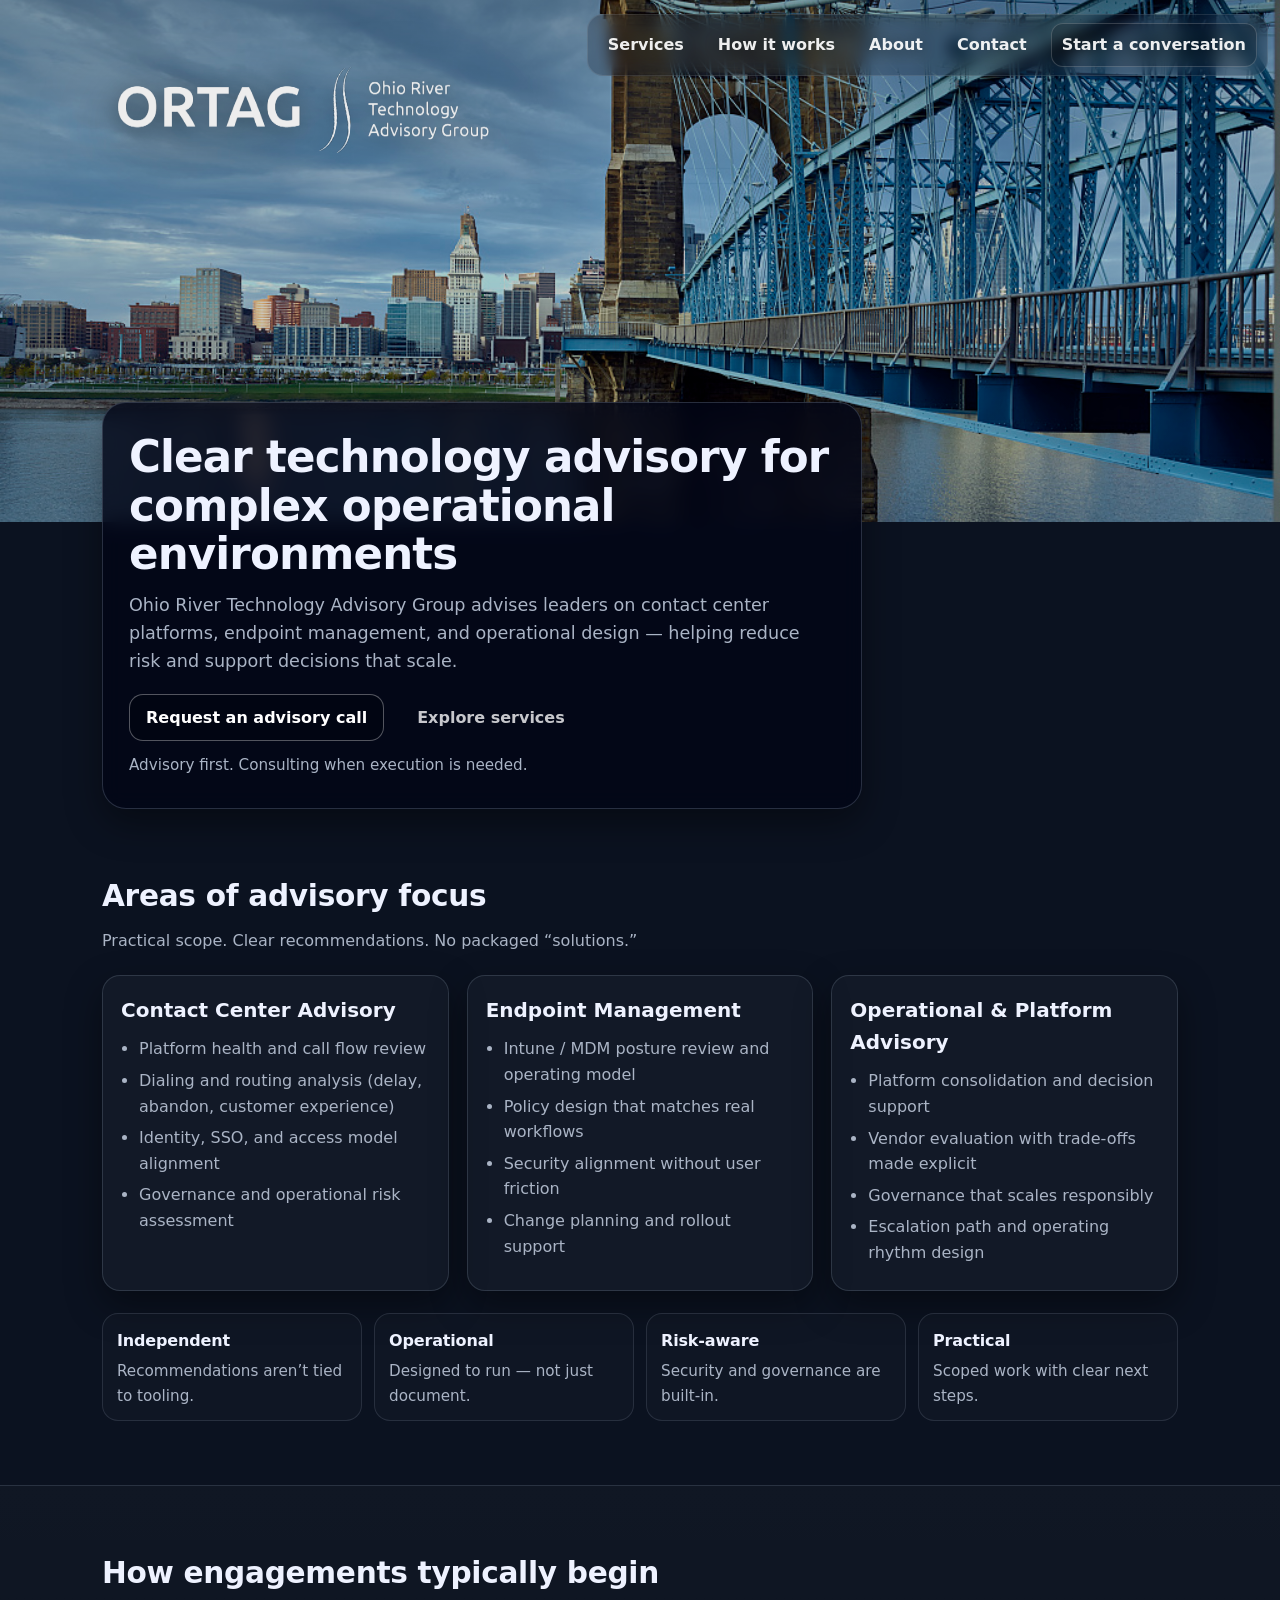
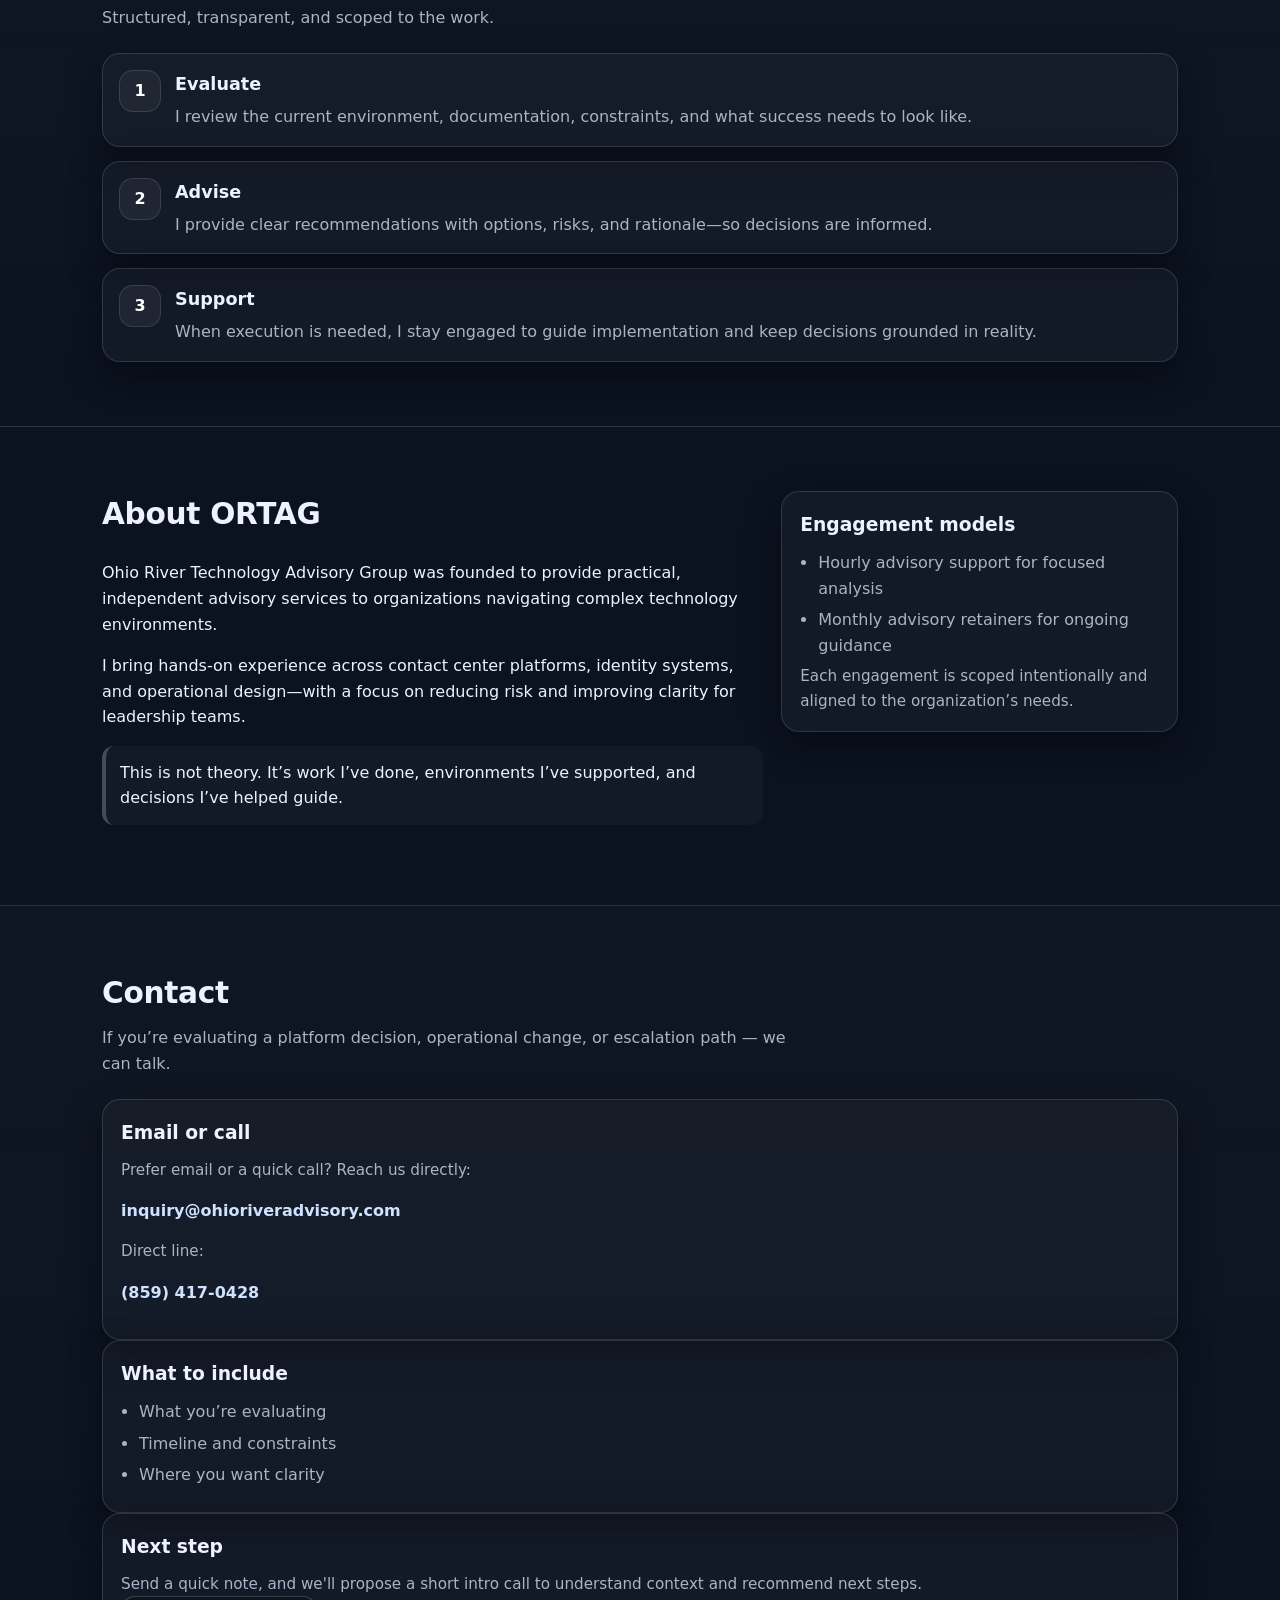
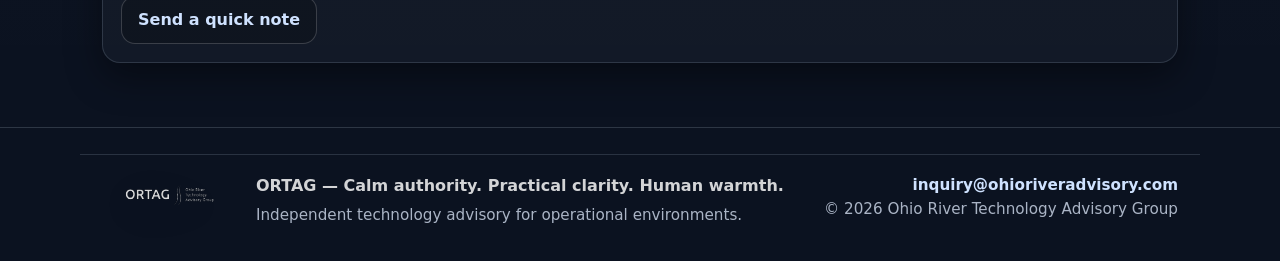
==== index.html @ ec805300 "Update index.html" ====
<!doctype html>
<html lang="en">
<head>
  <meta charset="utf-8" />
  <meta name="viewport" content="width=device-width, initial-scale=1" />
  <title>ORTAG — Ohio River Technology Advisory Group</title>
  <meta name="description" content="ORTAG advises leaders on contact center platforms, endpoint management, and operational design — helping reduce risk and support decisions that scale." />
  <meta name="color-scheme" content="light dark">
  <link rel="icon" href="assets/light-ortag-logo.svg" type="image/svg+xml">
  <link rel="stylesheet" href="styles.css" />
</head>

<body>
  <a class="skip-link" href="#main">Skip to content</a>

  <header class="site-header site-header--overlay" role="banner">
    <div class="container header-inner header-inner--no-brand">
      <nav class="nav" aria-label="Primary navigation">
        <button class="nav-toggle" aria-expanded="false" aria-controls="nav-links">
          <span class="sr-only">Toggle navigation</span>
          <span class="nav-toggle__bar"></span>
          <span class="nav-toggle__bar"></span>
          <span class="nav-toggle__bar"></span>
        </button>

        <div id="nav-links" class="nav-links">
          <a href="#services">Services</a>
          <a href="#how">How it works</a>
          <a href="#about">About</a>
          <a href="#contact">Contact</a>
          <a class="btn btn--primary" href="#contact">Start a conversation</a>
        </div>
      </nav>
    </div>
  </header>

  <main id="main">
    <section id="top" class="hero">
      <div class="hero-banner" aria-label="Ohio River bridge image">
        <div class="hero-logo" aria-hidden="true">
          <img src="assets/light-ortag-logo.svg" alt="" />
        </div>
      </div>

      <div class="container hero-content">
        <div class="hero-card">
          <h1>Clear technology advisory for complex operational environments</h1>

          <p class="lead">
            Ohio River Technology Advisory Group advises leaders on contact center platforms, endpoint management, and operational design —
            helping reduce risk and support decisions that scale.
          </p>

          <div class="hero-cta">
            <a class="btn btn--outline" href="#contact">Request an advisory call</a>
            <a class="btn btn--ghost" href="#services">Explore services</a>
          </div>

          <p class="micro">Advisory first. Consulting when execution is needed.</p>
        </div>
      </div>
    </section>

    <section id="services" class="section">
      <div class="container">
        <header class="section-header">
          <h2>Areas of advisory focus</h2>
          <p>Practical scope. Clear recommendations. No packaged “solutions.”</p>
        </header>

        <div class="cards">
          <article class="card">
            <h3>Contact Center Advisory</h3>
            <ul>
              <li>Platform health and call flow review</li>
              <li>Dialing and routing analysis (delay, abandon, customer experience)</li>
              <li>Identity, SSO, and access model alignment</li>
              <li>Governance and operational risk assessment</li>
            </ul>
          </article>

          <article class="card">
            <h3>Endpoint Management</h3>
            <ul>
              <li>Intune / MDM posture review and operating model</li>
              <li>Policy design that matches real workflows</li>
              <li>Security alignment without user friction</li>
              <li>Change planning and rollout support</li>
            </ul>
          </article>

          <article class="card">
            <h3>Operational &amp; Platform Advisory</h3>
            <ul>
              <li>Platform consolidation and decision support</li>
              <li>Vendor evaluation with trade-offs made explicit</li>
              <li>Governance that scales responsibly</li>
              <li>Escalation path and operating rhythm design</li>
            </ul>
          </article>
        </div>

        <div class="principles">
          <div class="principle">
            <h4>Independent</h4>
            <p>Recommendations aren’t tied to tooling.</p>
          </div>
          <div class="principle">
            <h4>Operational</h4>
            <p>Designed to run — not just document.</p>
          </div>
          <div class="principle">
            <h4>Risk-aware</h4>
            <p>Security and governance are built-in.</p>
          </div>
          <div class="principle">
            <h4>Practical</h4>
            <p>Scoped work with clear next steps.</p>
          </div>
        </div>

      </div>
    </section>

    <section id="how" class="section section--alt">
      <div class="container">
        <header class="section-header">
          <h2>How engagements typically begin</h2>
          <p>Structured, transparent, and scoped to the work.</p>
        </header>

        <ol class="steps">
          <li class="step">
            <div class="step-num">1</div>
            <div>
              <h3>Evaluate</h3>
              <p>I review the current environment, documentation, constraints, and what success needs to look like.</p>
            </div>
          </li>

          <li class="step">
            <div class="step-num">2</div>
            <div>
              <h3>Advise</h3>
              <p>I provide clear recommendations with options, risks, and rationale—so decisions are informed.</p>
            </div>
          </li>

          <li class="step">
            <div class="step-num">3</div>
            <div>
              <h3>Support</h3>
              <p>When execution is needed, I stay engaged to guide implementation and keep decisions grounded in reality.</p>
            </div>
          </li>
        </ol>
      </div>
    </section>

    <section id="about" class="section">
      <div class="container two-col">
        <div>
          <header class="section-header">
            <h2>About ORTAG</h2>
          </header>

          <p>Ohio River Technology Advisory Group was founded to provide practical, independent advisory services to organizations navigating complex technology environments.</p>
          <p>I bring hands-on experience across contact center platforms, identity systems, and operational design—with a focus on reducing risk and improving clarity for leadership teams.</p>
          <p class="callout">This is not theory. It’s work I’ve done, environments I’ve supported, and decisions I’ve helped guide.</p>
        </div>

        <aside class="panel">
          <h3>Engagement models</h3>
          <ul>
            <li>Hourly advisory support for focused analysis</li>
            <li>Monthly advisory retainers for ongoing guidance</li>
          </ul>
          <p class="micro">Each engagement is scoped intentionally and aligned to the organization’s needs.</p>
        </aside>
      </div>
    </section>

  <section id="contact" class="section section--alt">
  <div class="container">
    <header class="section-header">
      <h2>Contact</h2>
      <p>If you’re evaluating a platform decision, operational change, or escalation path — we can talk.</p>
    </header>

    <div class="contact-card">
  <h3>Email or call</h3>

  <p class="micro">
    Prefer email or a quick call? Reach us directly:
  </p>

  <p>
    <a href="mailto:inquiry@ohioriveradvisory.com">
      inquiry@ohioriveradvisory.com
    </a>
  </p>

  <p class="micro" style="margin-top:8px;">
    Direct line:
  </p>

  <p>
    <a href="tel:15135551234">
      (859) 417-0428
    </a>
  </p>
</div>


      <div class="contact-card">
        <h3>What to include</h3>
        <ul>
          <li>What you’re evaluating</li>
          <li>Timeline and constraints</li>
          <li>Where you want clarity</li>
        </ul>
      </div>

      <div class="contact-card">
        <h3>Next step</h3>
        <p class="micro">Send a quick note, and we'll propose a short intro call to understand context and recommend next steps.</p>
        <a class="btn btn--primary"
           href="mailto:inquiry@ohioriveradvisory.com?subject=ORTAG%20Advisory%20Discussion">
          Send a quick note
        </a>
      </div>
    </div>
  </div>
</section>


  <footer class="site-footer">
    <div class="container footer-inner">
      <div class="footer-brand">
        <img class="footer-logo" src="assets/light-ortag-logo.svg" alt="ORTAG logo" />
        <div class="footer-text">
          <p class="footer-line">ORTAG — Calm authority. Practical clarity. Human warmth.</p>
          <p class="micro">Independent technology advisory for operational environments.</p>
        </div>
      </div>

      <div class="footer-meta">
        <p class="micro"><a href="mailto:inquiry@ohioriveradvisory.com">inquiry@ohioriveradvisory.com</a></p>
        <p class="micro">© <span id="year"></span> Ohio River Technology Advisory Group</p>
      </div>
    </div>
  </footer>

  <script src="script.js"></script>
</body>
</html>
---- styles.css ----
:root{
  --bg:#0b1220;
  --surface:#0f172a;
  --surface-2:#020617;

  --text:#eef2ff;
  --muted:#aab4c5;
  --border:rgba(148,163,184,.22);

  --shadow:0 14px 36px rgba(0,0,0,.40);

  --radius:18px;
  --container:1120px;
  --font:ui-sans-serif,system-ui,-apple-system,Segoe UI,Roboto,Helvetica,Arial;
}

*{box-sizing:border-box}
html{scroll-behavior:smooth}
body{
  margin:0;
  font-family:var(--font);
  background:var(--bg);
  color:var(--text);
  line-height:1.6;
}

.container{
  max-width:var(--container);
  margin:0 auto;
  padding:0 22px;
}

/* ---------- Accessibility ---------- */

.skip-link{
  position:absolute;
  left:-999px;
  top:12px;
  background:var(--surface);
  color:var(--text);
  padding:10px 12px;
  border-radius:10px;
  border:1px solid var(--border);
}
.skip-link:focus{left:12px;z-index:1000}

.sr-only{
  position:absolute;
  width:1px;height:1px;
  padding:0;margin:-1px;
  overflow:hidden;clip:rect(0,0,0,0);
  white-space:nowrap;border:0;
}

/* ---------- Header ---------- */

.site-header{z-index:50}
.site-header--overlay{
  position:absolute;
  top:0; left:0; right:0;
  background:transparent;
  border-bottom:1px solid rgba(255,255,255,.12);
}

/* Let the header reach closer to viewport edge so nav can sit farther right */
.site-header--overlay .container{
  max-width:none;
  padding-left:22px;
  padding-right:12px;
}


.header-inner{
  position:relative;
  display:flex;
  justify-content:flex-end;
  align-items:center;
  padding:14px 0;
  gap:14px;
}

.header-inner--no-brand{
  justify-content:flex-end;
}

/* ---------- Nav ---------- */

.nav{display:flex;align-items:center;gap:14px}
.nav-links{display:flex;align-items:center;gap:14px}

.nav a{
  color:rgba(255,255,255,.92);
  text-decoration:none;
  font-weight:600;
  padding:8px 10px;
  border-radius:12px;
  text-shadow:0 2px 14px rgba(0,0,0,.45);
}
.nav a:hover{
  background:rgba(255,255,255,.12);
  color:#fff;
}

.nav-toggle{
  display:none;
  border:1px solid rgba(255,255,255,.24);
  background:rgba(0,0,0,.25);
  border-radius:14px;
  padding:10px 12px;
  cursor:pointer;
}
.nav-toggle__bar{
  display:block;
  width:22px;height:2px;
  background:#fff;
  margin:4px 0;
  border-radius:2px;
}

/* ---------- Buttons ---------- */

.btn{
  display:inline-flex;
  align-items:center;
  justify-content:center;
  gap:10px;
  padding:10px 16px;
  border-radius:14px;
  border:1px solid transparent;
  text-decoration:none;
  font-weight:700;
  white-space:nowrap;
}

.btn--primary{
  background:rgba(0,0,0,.18);
  color:var(--text);
  border:1px solid rgba(255,255,255,.18);
}
.btn--primary:hover{background:rgba(0,0,0,.28)}

.btn--outline{
  border:1px solid rgba(255,255,255,.32);
  color:#fff;
  background:rgba(0,0,0,.18);
}
.btn--outline:hover{background:rgba(0,0,0,.30)}

.btn--ghost{
  border-color:transparent;
  color:rgba(255,255,255,.78);
}
.btn--ghost:hover{color:var(--text)}

/* ---------- Hero ---------- */

.hero{padding-top:0}

/* Full-bleed hero image (no blur side panels) */
.hero-banner{
  height:clamp(420px, 58vh, 640px);
  width:100%;
  background-image:url("assets/ohio-river-bridge.jpg");
  background-size:cover;
  background-repeat:no-repeat;
  background-position:center 55%;
  position:relative;
  overflow:hidden;
}

.hero-banner::before{
  content:"";
  position:absolute;
  inset:0;
  background:linear-gradient(
    to bottom,
    rgba(0,0,0,.35) 0%,
    rgba(0,0,0,.22) 35%,
    rgba(0,0,0,.18) 100%
  );
  pointer-events:none;
}
.site-header--overlay{
  border-bottom:none;
}

/* Desktop nav: subtle glass container so it never fights the photo */
@media (min-width: 861px){
  .nav-links{
    padding:8px 10px;
    border-radius:16px;
    background:rgba(2,6,23,.22);
    border:1px solid rgba(255,255,255,.10);
    backdrop-filter: blur(8px);
  }
}


/* Logo overlay on hero (sits above the transparent header fade) */
.hero-logo{
  position:absolute;
  inset:0;
  display:flex;
  align-items:flex-start;
  justify-content:flex-start;
  padding-left:18px;
  padding-top:18px;
  pointer-events:none;
  z-index:60;
}

.hero-logo img{
  width:min(1050px, 46vw);
  height:auto;
  opacity:1;
   filter:
    drop-shadow(0 18px 38px rgba(0,0,0,.55))
    drop-shadow(0 3px 10px rgba(0,0,0,.35));
}

/* hero card */
.hero-content{
  margin-top:-120px;
  position:relative;
  z-index:3;
  display:flex;
  justify-content:flex-start;
}

.hero-card{
  max-width:760px;
  background:rgba(2,6,23,.82);
  border:1px solid rgba(148,163,184,.26);
  border-radius:24px;
  box-shadow:var(--shadow);
  padding:30px 26px;
  backdrop-filter:blur(10px);
}

.hero h1{
  margin:0 0 12px;
  font-size:clamp(2.1rem,3.4vw,3.2rem);
  letter-spacing:-.02em;
  line-height:1.12;
}

.lead{
  margin:0 0 18px;
  font-size:1.1rem;
  color:var(--muted);
  max-width:62ch;
}

.hero-cta{
  display:flex;
  gap:16px;
  flex-wrap:wrap;
  margin-bottom:12px;
}

.micro{
  color:var(--muted);
  font-size:.95rem;
  margin:0;
}

/* ---------- Sections ---------- */

.section{padding:64px 0}

.section--alt{
  background:linear-gradient(180deg, rgba(255,255,255,.02), rgba(255,255,255,.00));
  border-top:1px solid var(--border);
  border-bottom:1px solid var(--border);
}

.section-header{margin-bottom:22px}
.section-header h2{
  margin:0 0 8px;
  font-size:1.85rem;
  letter-spacing:-.01em;
}
.section-header p{
  margin:0;
  color:var(--muted);
  max-width:70ch;
}

/* ---------- Cards ---------- */

.cards{
  display:grid;
  grid-template-columns:repeat(3,1fr);
  gap:18px;
}

.card{
  background:rgba(255,255,255,.03);
  border:1px solid var(--border);
  border-radius:var(--radius);
  padding:18px;
  box-shadow:var(--shadow);
}

.card h3{margin:0 0 10px;font-size:1.25rem}
.card ul{margin:0;padding-left:18px;color:var(--muted)}
.card li{margin:6px 0}

/* ---------- Principles strip ---------- */

.principles{
  margin-top:22px;
  display:grid;
  grid-template-columns:repeat(4, 1fr);
  gap:12px;
}

.principle{
  background:rgba(255,255,255,.02);
  border:1px solid rgba(148,163,184,.18);
  border-radius:16px;
  padding:14px 14px 12px;
}

.principle h4{
  margin:0 0 6px;
  font-size:1rem;
  letter-spacing:-.01em;
}

.principle p{
  margin:0;
  color:var(--muted);
  font-size:.95rem;
}

/* ---------- Steps ---------- */

.steps{
  list-style:none;
  margin:0;
  padding:0;
  display:grid;
  gap:14px;
}

.step{
  display:flex;
  gap:14px;
  align-items:flex-start;
  background:rgba(255,255,255,.03);
  border:1px solid var(--border);
  border-radius:var(--radius);
  padding:16px;
  box-shadow:var(--shadow);
}

.step h3{margin:0 0 6px;font-size:1.1rem}
.step p{margin:0;color:var(--muted)}

.step-num{
  flex:0 0 auto;
  width:42px;height:42px;
  border-radius:14px;
  display:flex;
  align-items:center;
  justify-content:center;
  background:rgba(255,255,255,.05);
  color:#fff;
  font-weight:800;
  border:1px solid rgba(255,255,255,.12);
}

/* ---------- About ---------- */

.two-col{
  display:grid;
  grid-template-columns:1.25fr .75fr;
  gap:18px;
  align-items:start;
}

.callout{
  margin-top:14px;
  padding:14px;
  border-left:4px solid rgba(255,255,255,.22);
  background:rgba(255,255,255,.03);
  border-radius:12px;
}

.panel{
  background:rgba(255,255,255,.03);
  border:1px solid var(--border);
  border-radius:var(--radius);
  padding:18px;
  box-shadow:var(--shadow);
}

.panel h3{margin:0 0 10px}
.panel ul{margin:0;padding-left:18px;color:var(--muted)}
.panel li{margin:6px 0}

/* ---------- Contact ---------- */

.contact-grid{
  display:grid;
  grid-template-columns:1fr 1fr 1fr;
  gap:18px;
}

.contact-card{
  background:rgba(255,255,255,.03);
  border:1px solid var(--border);
  border-radius:var(--radius);
  padding:18px;
  box-shadow:var(--shadow);
}

.contact-card h3{margin:0 0 10px}
.contact-card a{color:#cfe2ff;text-decoration:none;font-weight:800}
.contact-card a:hover{text-decoration:underline}
.contact-card ul{margin:0;padding-left:18px;color:var(--muted)}
.contact-card li{margin:6px 0}

/* Email helper formatting */
.contact-email{
  margin:10px 0 0;
}

.contact-email a{
  font-weight:800;
  text-decoration:none;
}

.contact-email a:hover{
  text-decoration:underline;
}


/* ---------- Footer ---------- */

.site-footer{padding:26px 0 34px}

.footer-inner{
  display:flex;
  align-items:flex-start;
  justify-content:space-between;
  gap:18px;
  color:var(--muted);
  border-top:1px solid var(--border);
  padding-top:18px;
}

.footer-brand{
  display:flex;
  gap:14px;
  align-items:flex-start;
}

.footer-logo{
  width:140px;
  height:auto;
  opacity:.92;
  filter:drop-shadow(0 10px 22px rgba(0,0,0,.35));
}

.footer-text .footer-line{
  margin:0 0 4px;
  color:rgba(255,255,255,.82);
  font-weight:650;
}

.footer-meta{
  text-align:right;
}

.footer-meta a{
  color:#cfe2ff;
  text-decoration:none;
  font-weight:700;
}
.footer-meta a:hover{text-decoration:underline}

/* ---------- Responsive ---------- */

@media (max-width:980px){
  .hero-banner{
    height:360px;
    background-position:center 55%;
  }

  .hero-content{margin-top:-80px}
  .hero-card{max-width:none}

  .hero-logo{
    justify-content:center;
    padding-left:0;
    padding-top:16px;
  }
  .hero-logo img{
    width:min(420px, 72vw);
    opacity:.90;
  }

  .cards{grid-template-columns:1fr}
  .two-col{grid-template-columns:1fr}
  .contact-grid{grid-template-columns:1fr}
  .principles{grid-template-columns:1fr 1fr}
  .footer-inner{flex-direction:column}
  .footer-meta{text-align:left}
}

@media (max-width:860px){
  .site-header--overlay .container{
    padding-left:22px;
    padding-right:22px;
  }

  .nav-toggle{display:block}

  .nav-links{
    position:absolute;
    right:22px;
    top:70px;
    flex-direction:column;
    align-items:stretch;
    background:rgba(2,6,23,.92);
    border:1px solid var(--border);
    border-radius:18px;
    padding:12px;
    box-shadow:var(--shadow);
    display:none;
    min-width:220px;
  }
  .nav-links.is-open{display:flex}
  .nav-links a{padding:10px 12px}
}
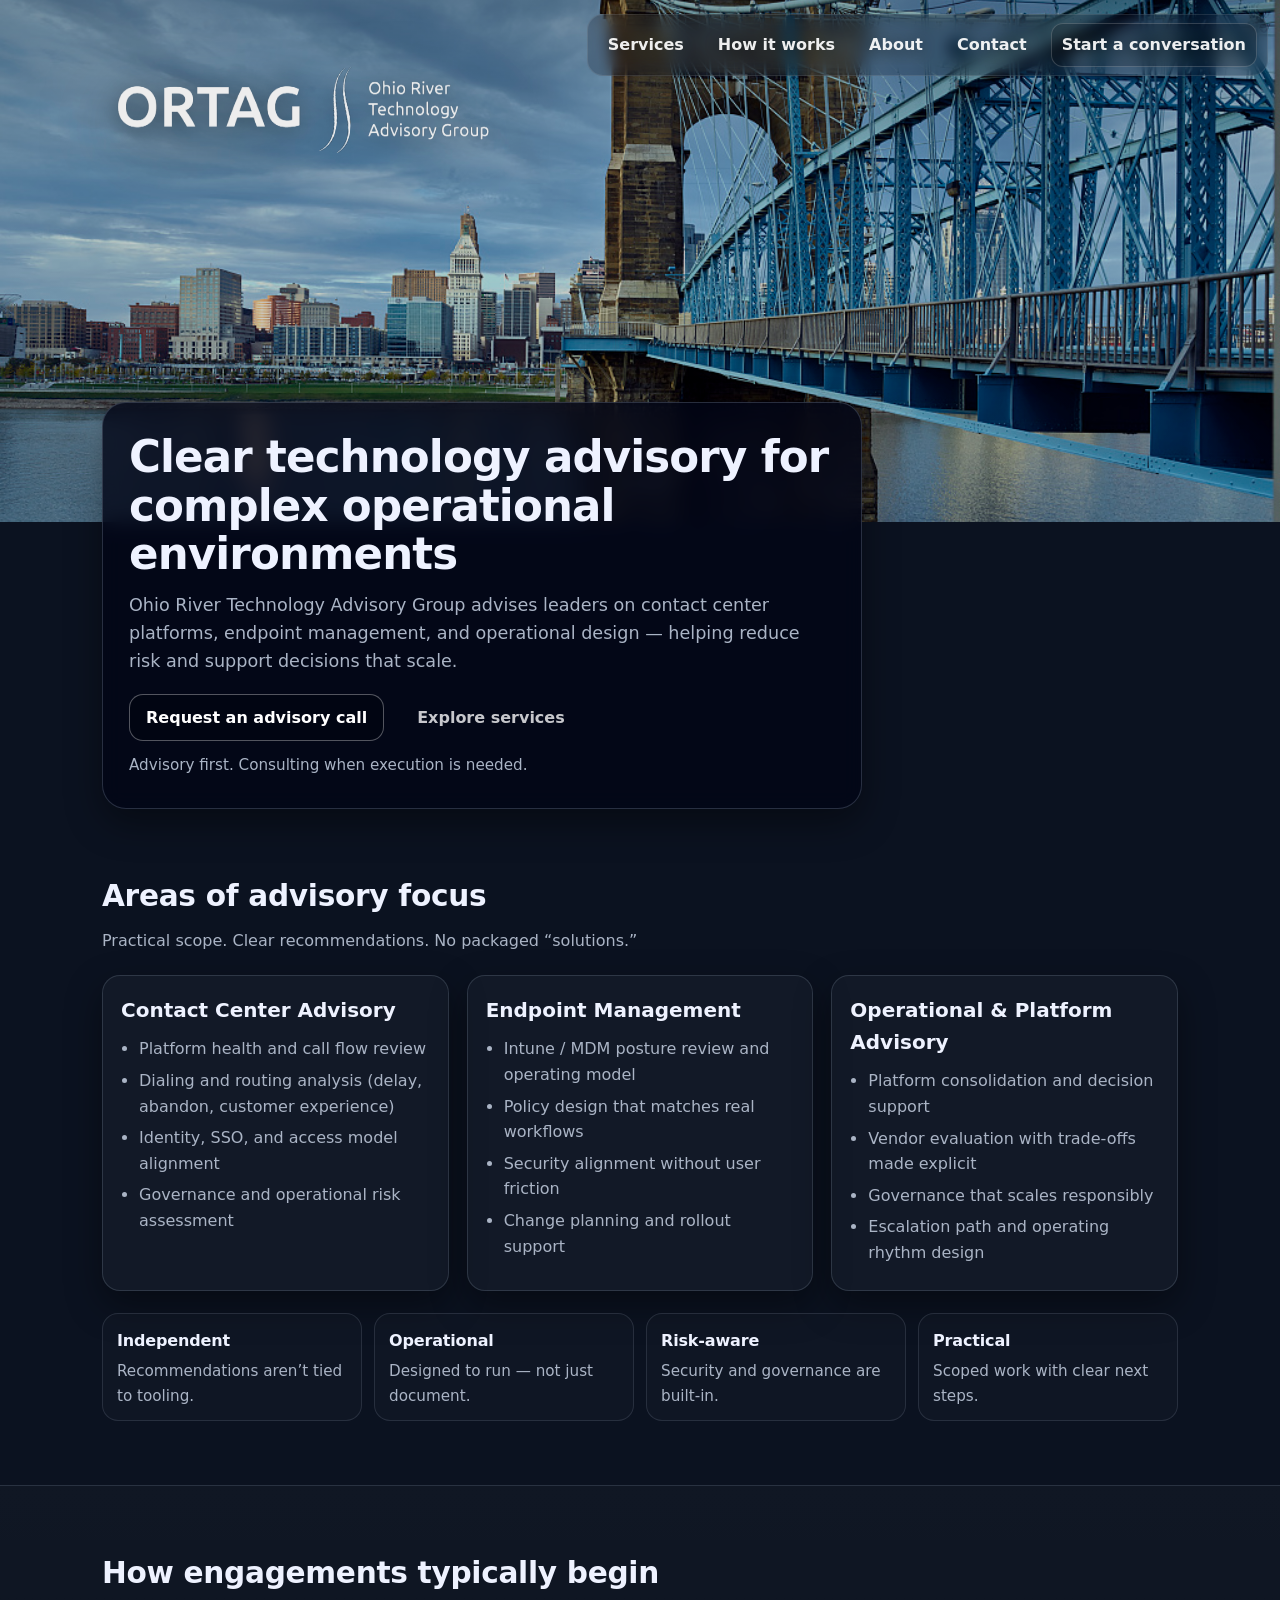
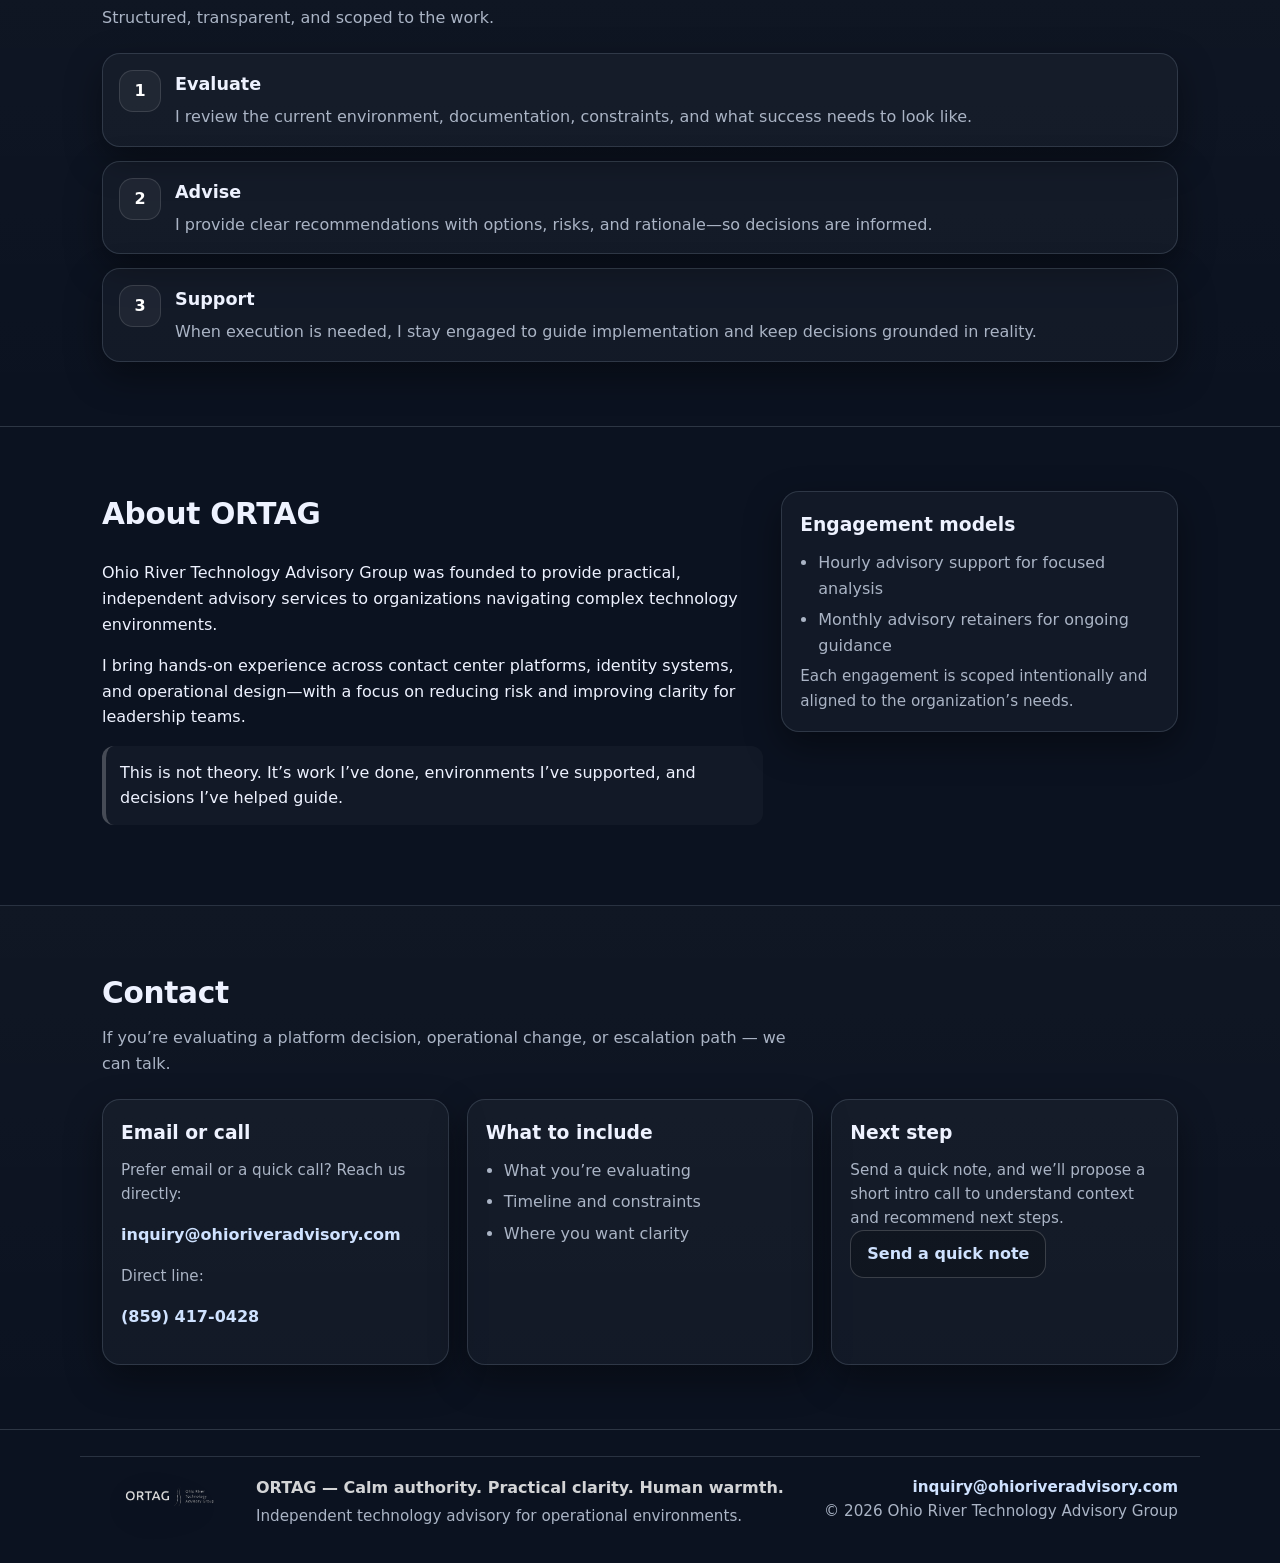
==== commit ce444dbe: "Update index.html" ====
--- a/index.html
+++ b/index.html
@@ -180,37 +180,33 @@
       </div>
     </section>
 
-  <section id="contact" class="section section--alt">
+<section id="contact" class="section section--alt">
   <div class="container">
     <header class="section-header">
       <h2>Contact</h2>
       <p>If you’re evaluating a platform decision, operational change, or escalation path — we can talk.</p>
     </header>
 
-    <div class="contact-card">
-  <h3>Email or call</h3>
-
-  <p class="micro">
-    Prefer email or a quick call? Reach us directly:
-  </p>
-
-  <p>
-    <a href="mailto:inquiry@ohioriveradvisory.com">
-      inquiry@ohioriveradvisory.com
-    </a>
-  </p>
-
-  <p class="micro" style="margin-top:8px;">
-    Direct line:
-  </p>
-
-  <p>
-    <a href="tel:15135551234">
-      (859) 417-0428
-    </a>
-  </p>
-</div>
-
+    <!-- THIS is the missing piece -->
+    <div class="contact-grid">
+
+      <div class="contact-card">
+        <h3>Email or call</h3>
+        <p class="micro">
+          Prefer email or a quick call? Reach us directly:
+        </p>
+
+        <p>
+          <a href="mailto:inquiry@ohioriveradvisory.com">
+            inquiry@ohioriveradvisory.com
+          </a>
+        </p>
+
+        <p class="micro">Direct line:</p>
+        <p>
+          <a href="tel:18594170428">(859) 417-0428</a>
+        </p>
+      </div>
 
       <div class="contact-card">
         <h3>What to include</h3>
@@ -223,12 +219,15 @@
 
       <div class="contact-card">
         <h3>Next step</h3>
-        <p class="micro">Send a quick note, and we'll propose a short intro call to understand context and recommend next steps.</p>
+        <p class="micro">
+          Send a quick note, and we’ll propose a short intro call to understand context and recommend next steps.
+        </p>
         <a class="btn btn--primary"
-           href="mailto:inquiry@ohioriveradvisory.com?subject=ORTAG%20Advisory%20Discussion">
+           href="mailto:inquiry@ohioriveradvisory.com?subject=ORTAG%20Intro%20Discussion">
           Send a quick note
         </a>
       </div>
+
     </div>
   </div>
 </section>
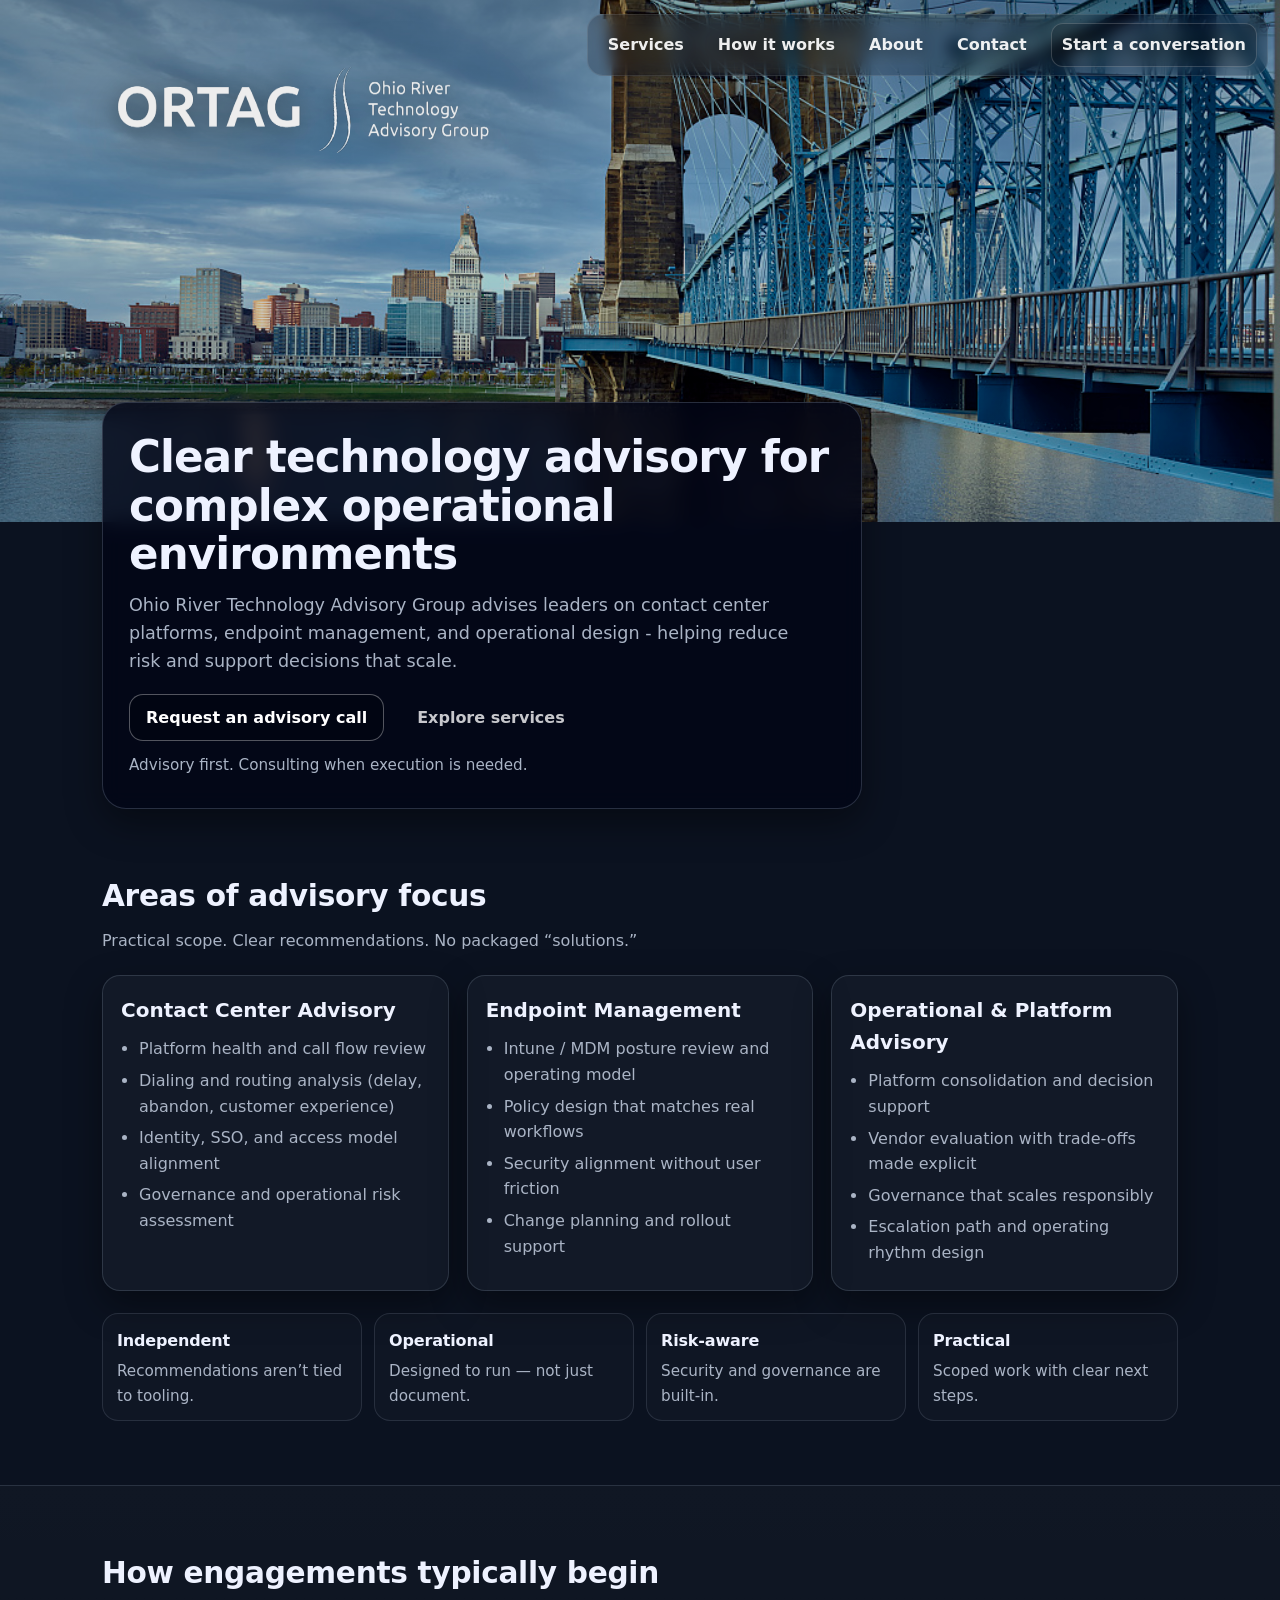
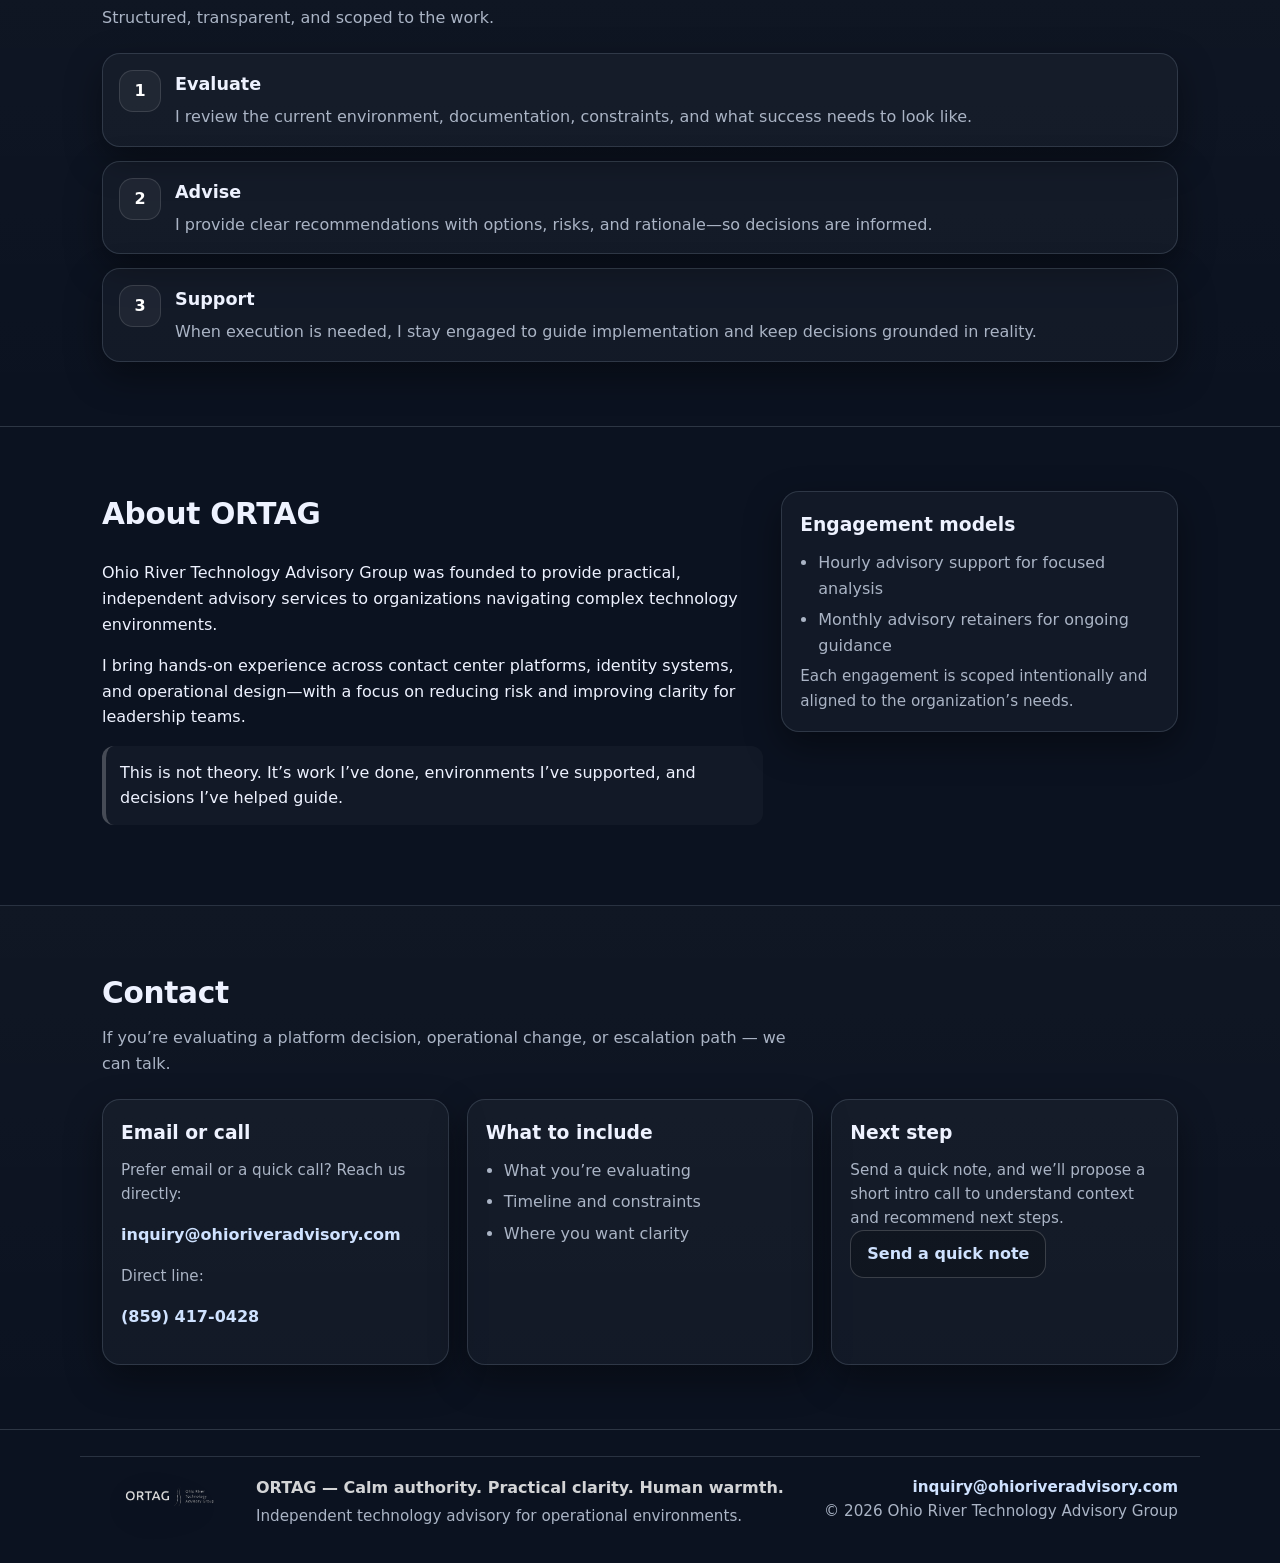
==== commit 085fd445: "Update index.html" ====
--- a/index.html
+++ b/index.html
@@ -47,7 +47,7 @@
           <h1>Clear technology advisory for complex operational environments</h1>
 
           <p class="lead">
-            Ohio River Technology Advisory Group advises leaders on contact center platforms, endpoint management, and operational design —
+            Ohio River Technology Advisory Group advises leaders on contact center platforms, endpoint management, and operational design - 
             helping reduce risk and support decisions that scale.
           </p>
 
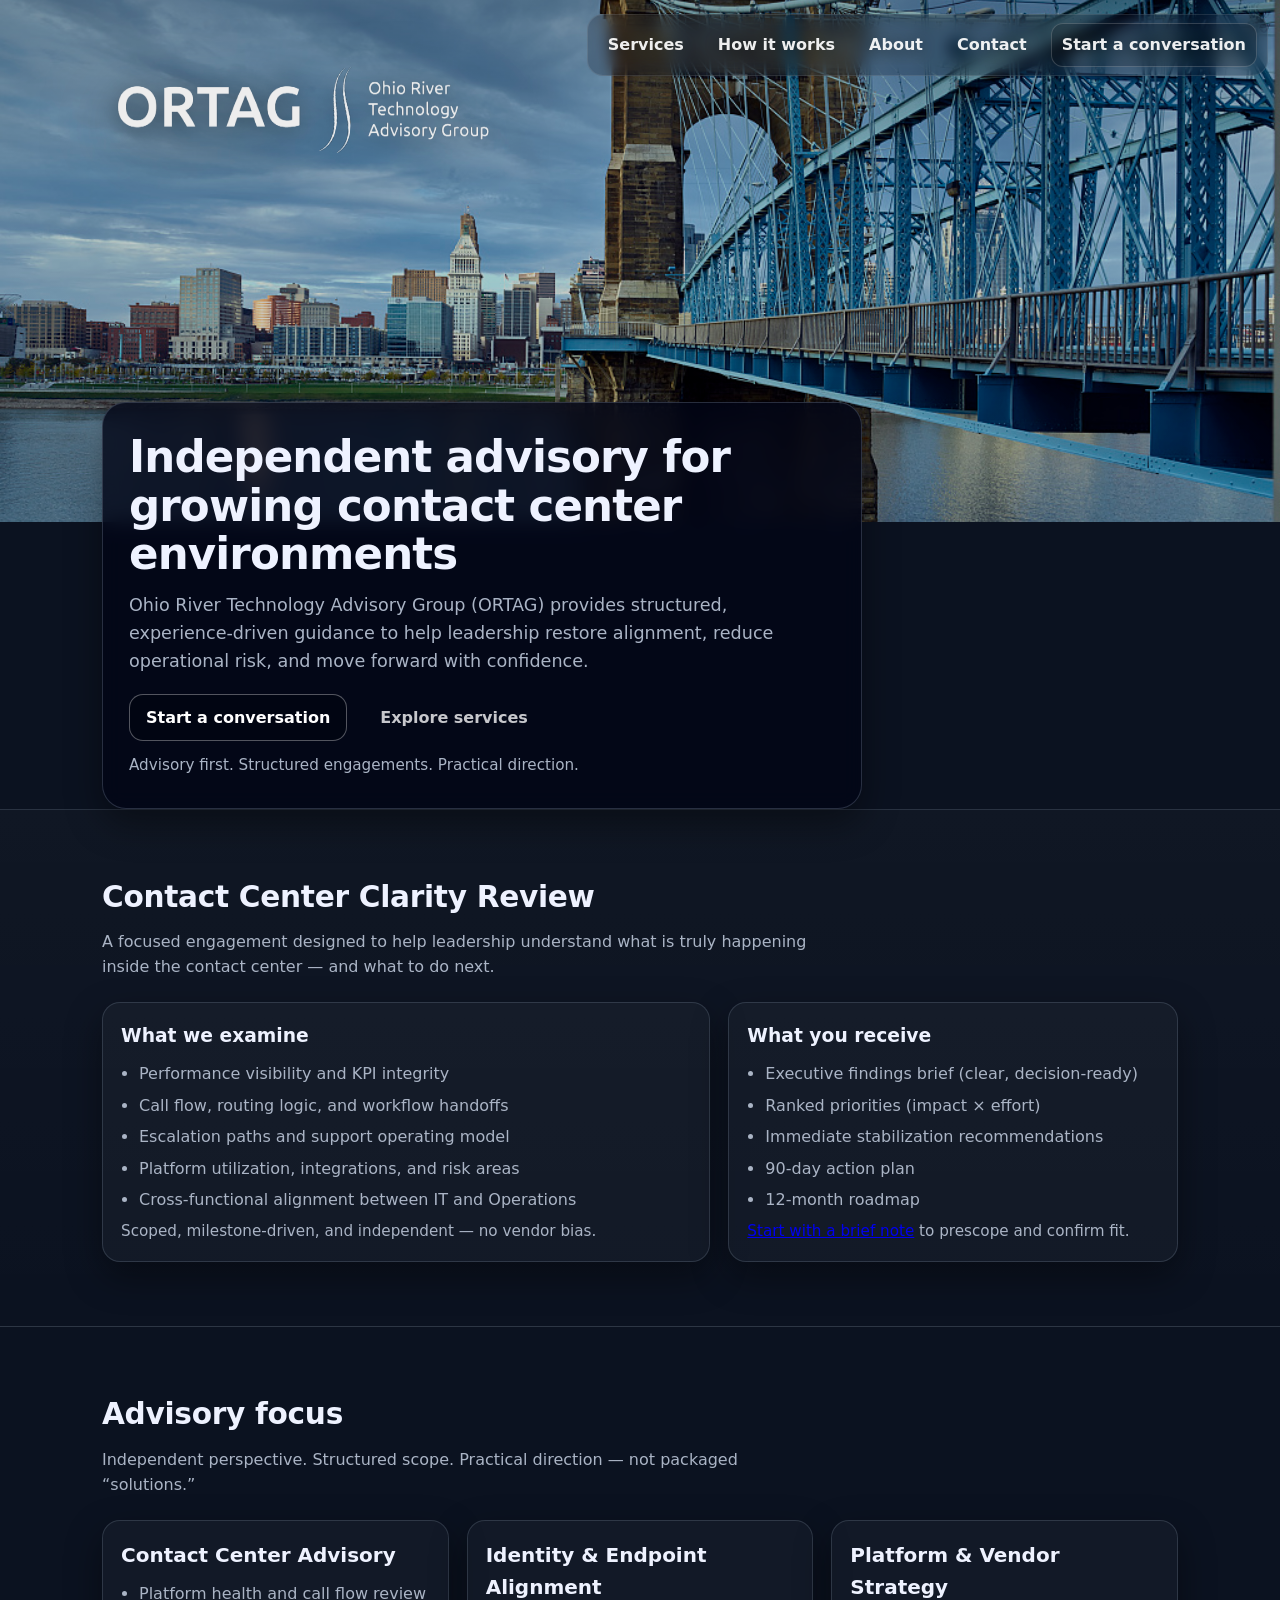
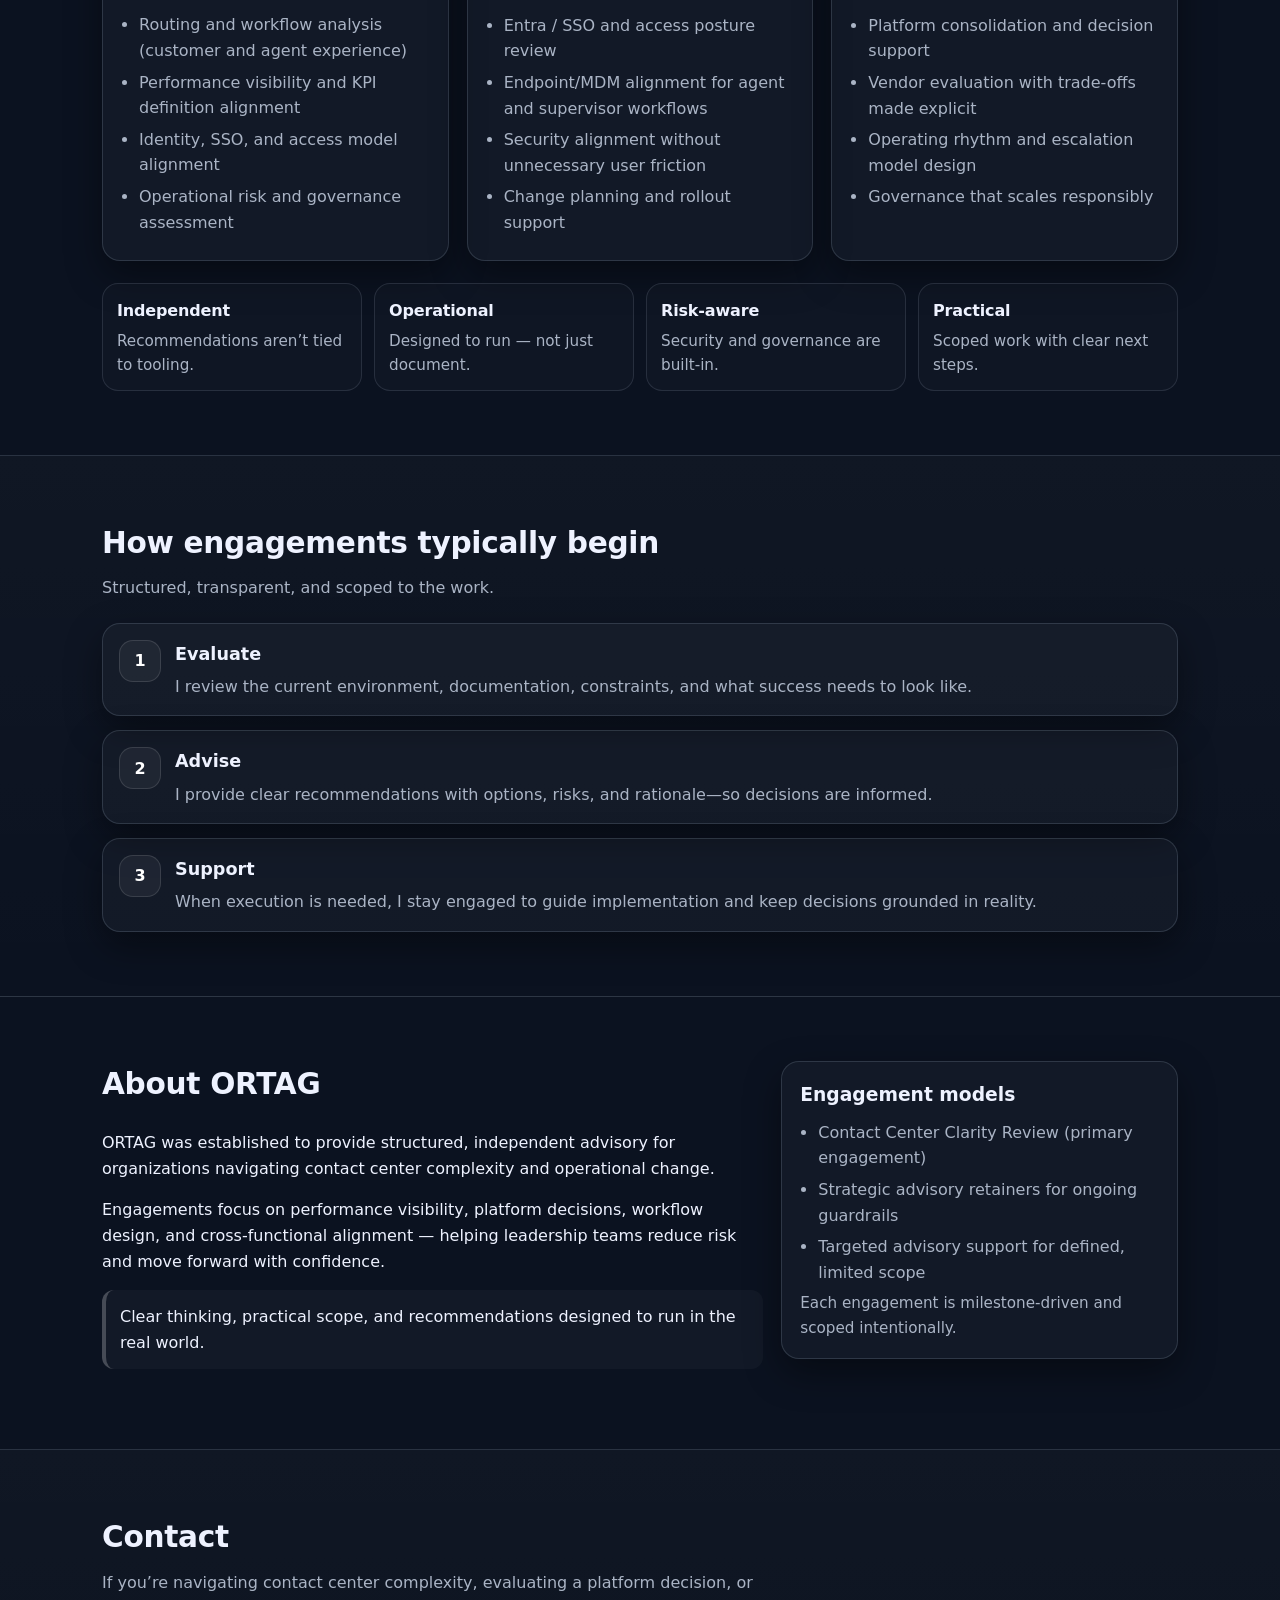
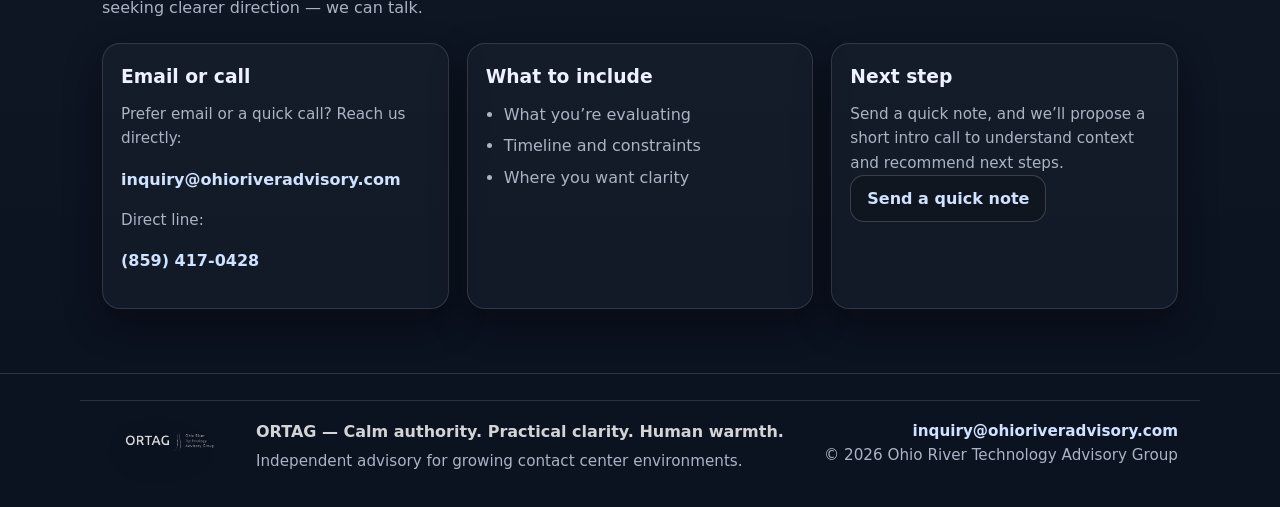
==== commit dbdb09a4: "Add files via upload" ====
--- a/index.html
+++ b/index.html
@@ -4,7 +4,7 @@
   <meta charset="utf-8" />
   <meta name="viewport" content="width=device-width, initial-scale=1" />
   <title>ORTAG — Ohio River Technology Advisory Group</title>
-  <meta name="description" content="ORTAG advises leaders on contact center platforms, endpoint management, and operational design — helping reduce risk and support decisions that scale." />
+  <meta name="description" content="ORTAG provides independent advisory for growing contact center environments — bringing clarity to performance visibility, platform decisions, and operational alignment." />
   <meta name="color-scheme" content="light dark">
   <link rel="icon" href="assets/light-ortag-logo.svg" type="image/svg+xml">
   <link rel="stylesheet" href="styles.css" />
@@ -28,7 +28,7 @@
           <a href="#how">How it works</a>
           <a href="#about">About</a>
           <a href="#contact">Contact</a>
-          <a class="btn btn--primary" href="#contact">Start a conversation</a>
+          <a class="btn btn--primary" href="mailto:inquiry@ohioriveradvisory.com?subject=ORTAG%20Intro%20Discussion">Start a conversation</a>
         </div>
       </nav>
     </div>
@@ -44,19 +44,54 @@
 
       <div class="container hero-content">
         <div class="hero-card">
-          <h1>Clear technology advisory for complex operational environments</h1>
+          <h1>Independent advisory for growing contact center environments</h1>
 
           <p class="lead">
-            Ohio River Technology Advisory Group advises leaders on contact center platforms, endpoint management, and operational design - 
-            helping reduce risk and support decisions that scale.
+            Ohio River Technology Advisory Group (ORTAG) provides structured, experience-driven guidance to help leadership restore alignment,
+            reduce operational risk, and move forward with confidence.
           </p>
 
           <div class="hero-cta">
-            <a class="btn btn--outline" href="#contact">Request an advisory call</a>
+            <a class="btn btn--outline" href="mailto:inquiry@ohioriveradvisory.com?subject=ORTAG%20Intro%20Discussion">Start a conversation</a>
             <a class="btn btn--ghost" href="#services">Explore services</a>
           </div>
 
-          <p class="micro">Advisory first. Consulting when execution is needed.</p>
+          <p class="micro">Advisory first. Structured engagements. Practical direction.</p>
+        </div>
+      </div>
+    </section>
+
+    <section id="clarity" class="section section--alt">
+      <div class="container">
+        <header class="section-header">
+          <h2>Contact Center Clarity Review</h2>
+          <p>A focused engagement designed to help leadership understand what is truly happening inside the contact center — and what to do next.</p>
+        </header>
+
+        <div class="clarity-wrap">
+          <div class="panel">
+            <h3>What we examine</h3>
+            <ul>
+              <li>Performance visibility and KPI integrity</li>
+              <li>Call flow, routing logic, and workflow handoffs</li>
+              <li>Escalation paths and support operating model</li>
+              <li>Platform utilization, integrations, and risk areas</li>
+              <li>Cross-functional alignment between IT and Operations</li>
+            </ul>
+            <p class="micro">Scoped, milestone-driven, and independent — no vendor bias.</p>
+          </div>
+
+          <div class="panel">
+            <h3>What you receive</h3>
+            <ul>
+              <li>Executive findings brief (clear, decision-ready)</li>
+              <li>Ranked priorities (impact × effort)</li>
+              <li>Immediate stabilization recommendations</li>
+              <li>90-day action plan</li>
+              <li>12-month roadmap</li>
+            </ul>
+            <p class="micro"><a href="#contact">Start with a brief note</a> to prescope and confirm fit.</p>
+          </div>
         </div>
       </div>
     </section>
@@ -64,8 +99,8 @@
     <section id="services" class="section">
       <div class="container">
         <header class="section-header">
-          <h2>Areas of advisory focus</h2>
-          <p>Practical scope. Clear recommendations. No packaged “solutions.”</p>
+          <h2>Advisory focus</h2>
+          <p>Independent perspective. Structured scope. Practical direction — not packaged “solutions.”</p>
         </header>
 
         <div class="cards">
@@ -73,29 +108,30 @@
             <h3>Contact Center Advisory</h3>
             <ul>
               <li>Platform health and call flow review</li>
-              <li>Dialing and routing analysis (delay, abandon, customer experience)</li>
+              <li>Routing and workflow analysis (customer and agent experience)</li>
+              <li>Performance visibility and KPI definition alignment</li>
               <li>Identity, SSO, and access model alignment</li>
-              <li>Governance and operational risk assessment</li>
+              <li>Operational risk and governance assessment</li>
             </ul>
           </article>
 
           <article class="card">
-            <h3>Endpoint Management</h3>
-            <ul>
-              <li>Intune / MDM posture review and operating model</li>
-              <li>Policy design that matches real workflows</li>
-              <li>Security alignment without user friction</li>
+            <h3>Identity &amp; Endpoint Alignment</h3>
+            <ul>
+              <li>Entra / SSO and access posture review</li>
+              <li>Endpoint/MDM alignment for agent and supervisor workflows</li>
+              <li>Security alignment without unnecessary user friction</li>
               <li>Change planning and rollout support</li>
             </ul>
           </article>
 
           <article class="card">
-            <h3>Operational &amp; Platform Advisory</h3>
+            <h3>Platform &amp; Vendor Strategy</h3>
             <ul>
               <li>Platform consolidation and decision support</li>
               <li>Vendor evaluation with trade-offs made explicit</li>
+              <li>Operating rhythm and escalation model design</li>
               <li>Governance that scales responsibly</li>
-              <li>Escalation path and operating rhythm design</li>
             </ul>
           </article>
         </div>
@@ -163,19 +199,19 @@
           <header class="section-header">
             <h2>About ORTAG</h2>
           </header>
-
-          <p>Ohio River Technology Advisory Group was founded to provide practical, independent advisory services to organizations navigating complex technology environments.</p>
-          <p>I bring hands-on experience across contact center platforms, identity systems, and operational design—with a focus on reducing risk and improving clarity for leadership teams.</p>
-          <p class="callout">This is not theory. It’s work I’ve done, environments I’ve supported, and decisions I’ve helped guide.</p>
-        </div>
+          <p>ORTAG was established to provide structured, independent advisory for organizations navigating contact center complexity and operational change.</p>
+          <p>Engagements focus on performance visibility, platform decisions, workflow design, and cross-functional alignment — helping leadership teams reduce risk and move forward with confidence.</p>
+          <p class="callout">Clear thinking, practical scope, and recommendations designed to run in the real world.</p>
+</div>
 
         <aside class="panel">
           <h3>Engagement models</h3>
           <ul>
-            <li>Hourly advisory support for focused analysis</li>
-            <li>Monthly advisory retainers for ongoing guidance</li>
+            <li>Contact Center Clarity Review (primary engagement)</li>
+            <li>Strategic advisory retainers for ongoing guardrails</li>
+            <li>Targeted advisory support for defined, limited scope</li>
           </ul>
-          <p class="micro">Each engagement is scoped intentionally and aligned to the organization’s needs.</p>
+          <p class="micro">Each engagement is milestone-driven and scoped intentionally.</p>
         </aside>
       </div>
     </section>
@@ -184,7 +220,7 @@
   <div class="container">
     <header class="section-header">
       <h2>Contact</h2>
-      <p>If you’re evaluating a platform decision, operational change, or escalation path — we can talk.</p>
+      <p>If you’re navigating contact center complexity, evaluating a platform decision, or seeking clearer direction — we can talk.</p>
     </header>
 
     <!-- THIS is the missing piece -->
@@ -239,7 +275,7 @@
         <img class="footer-logo" src="assets/light-ortag-logo.svg" alt="ORTAG logo" />
         <div class="footer-text">
           <p class="footer-line">ORTAG — Calm authority. Practical clarity. Human warmth.</p>
-          <p class="micro">Independent technology advisory for operational environments.</p>
+          <p class="micro">Independent advisory for growing contact center environments.</p>
         </div>
       </div>
 
--- a/styles.css
+++ b/styles.css
@@ -535,3 +535,16 @@
   .nav-links.is-open{display:flex}
   .nav-links a{padding:10px 12px}
 }
+
+
+/* ---------- Clarity Review ---------- */
+
+.clarity-wrap{
+  display:grid;
+  grid-template-columns:1.15fr .85fr;
+  gap:18px;
+  align-items:start;
+}
+@media (max-width:980px){
+  .clarity-wrap{grid-template-columns:1fr}
+}
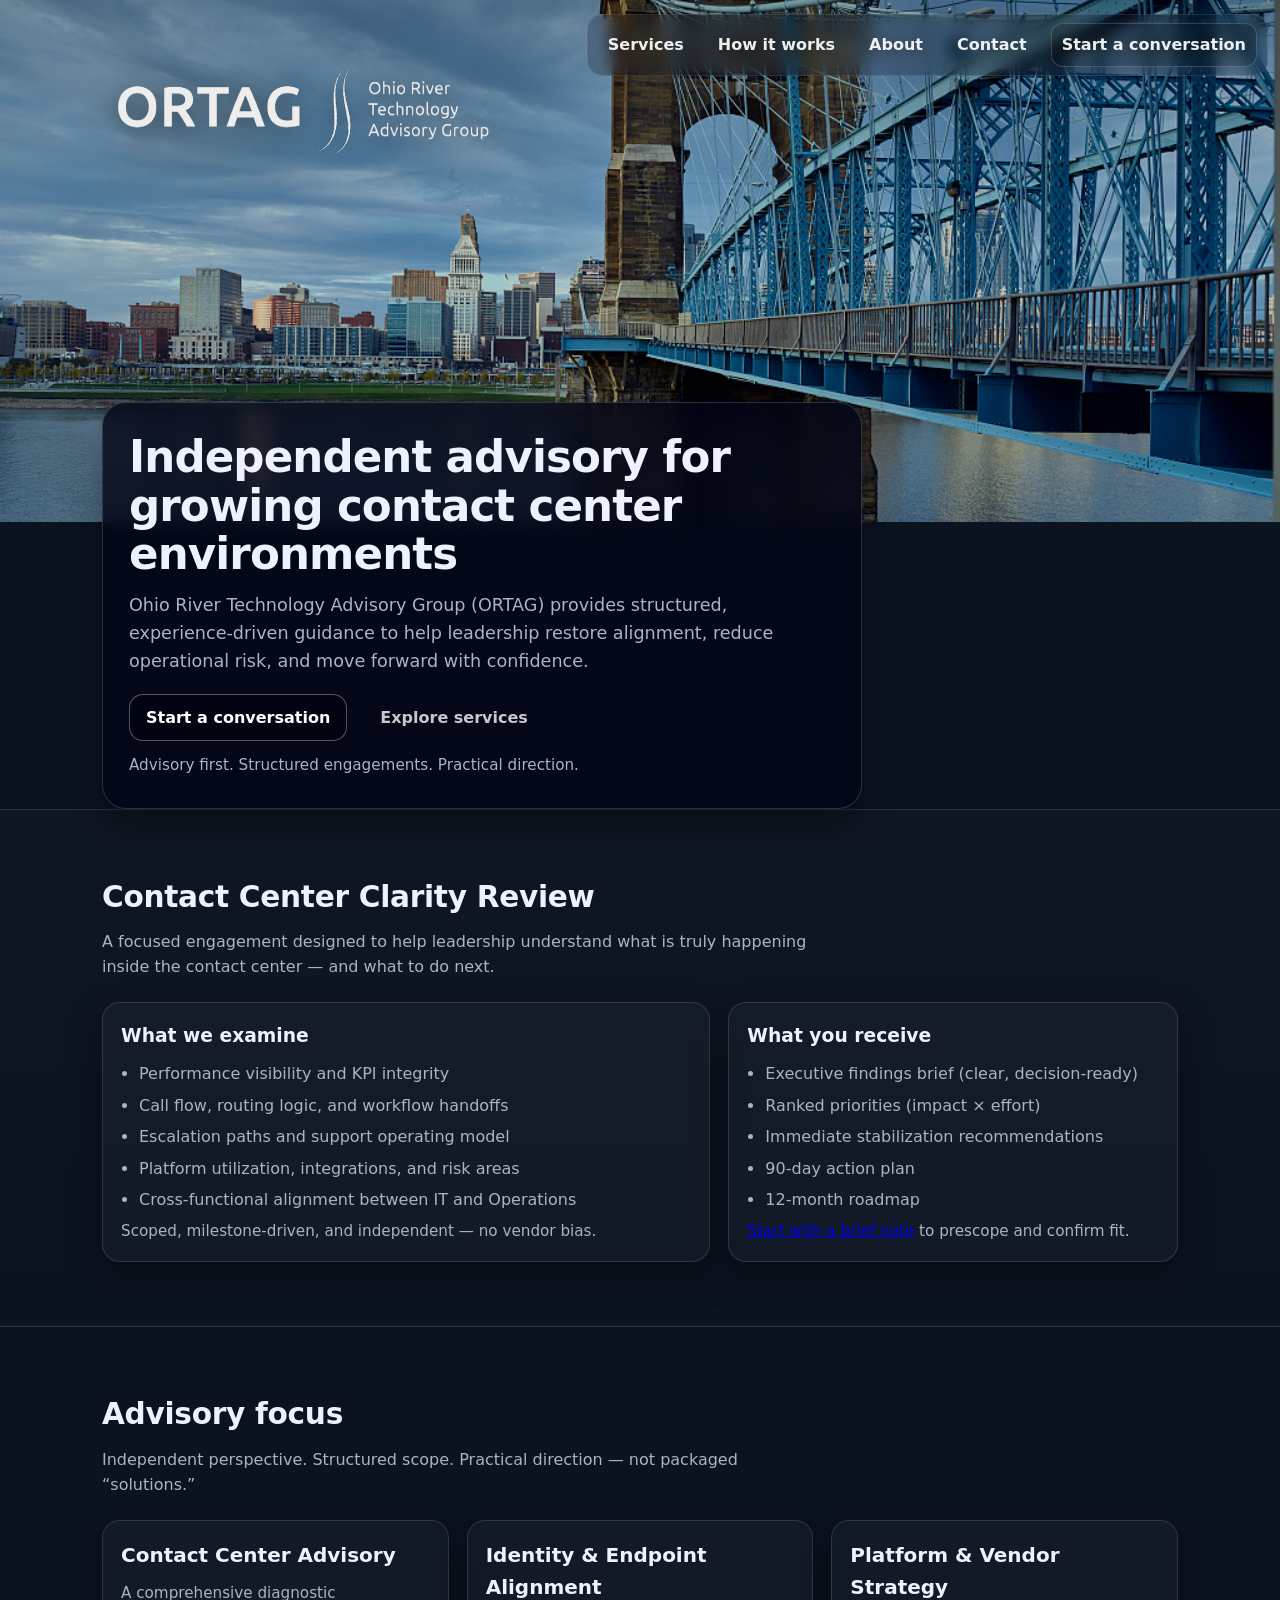
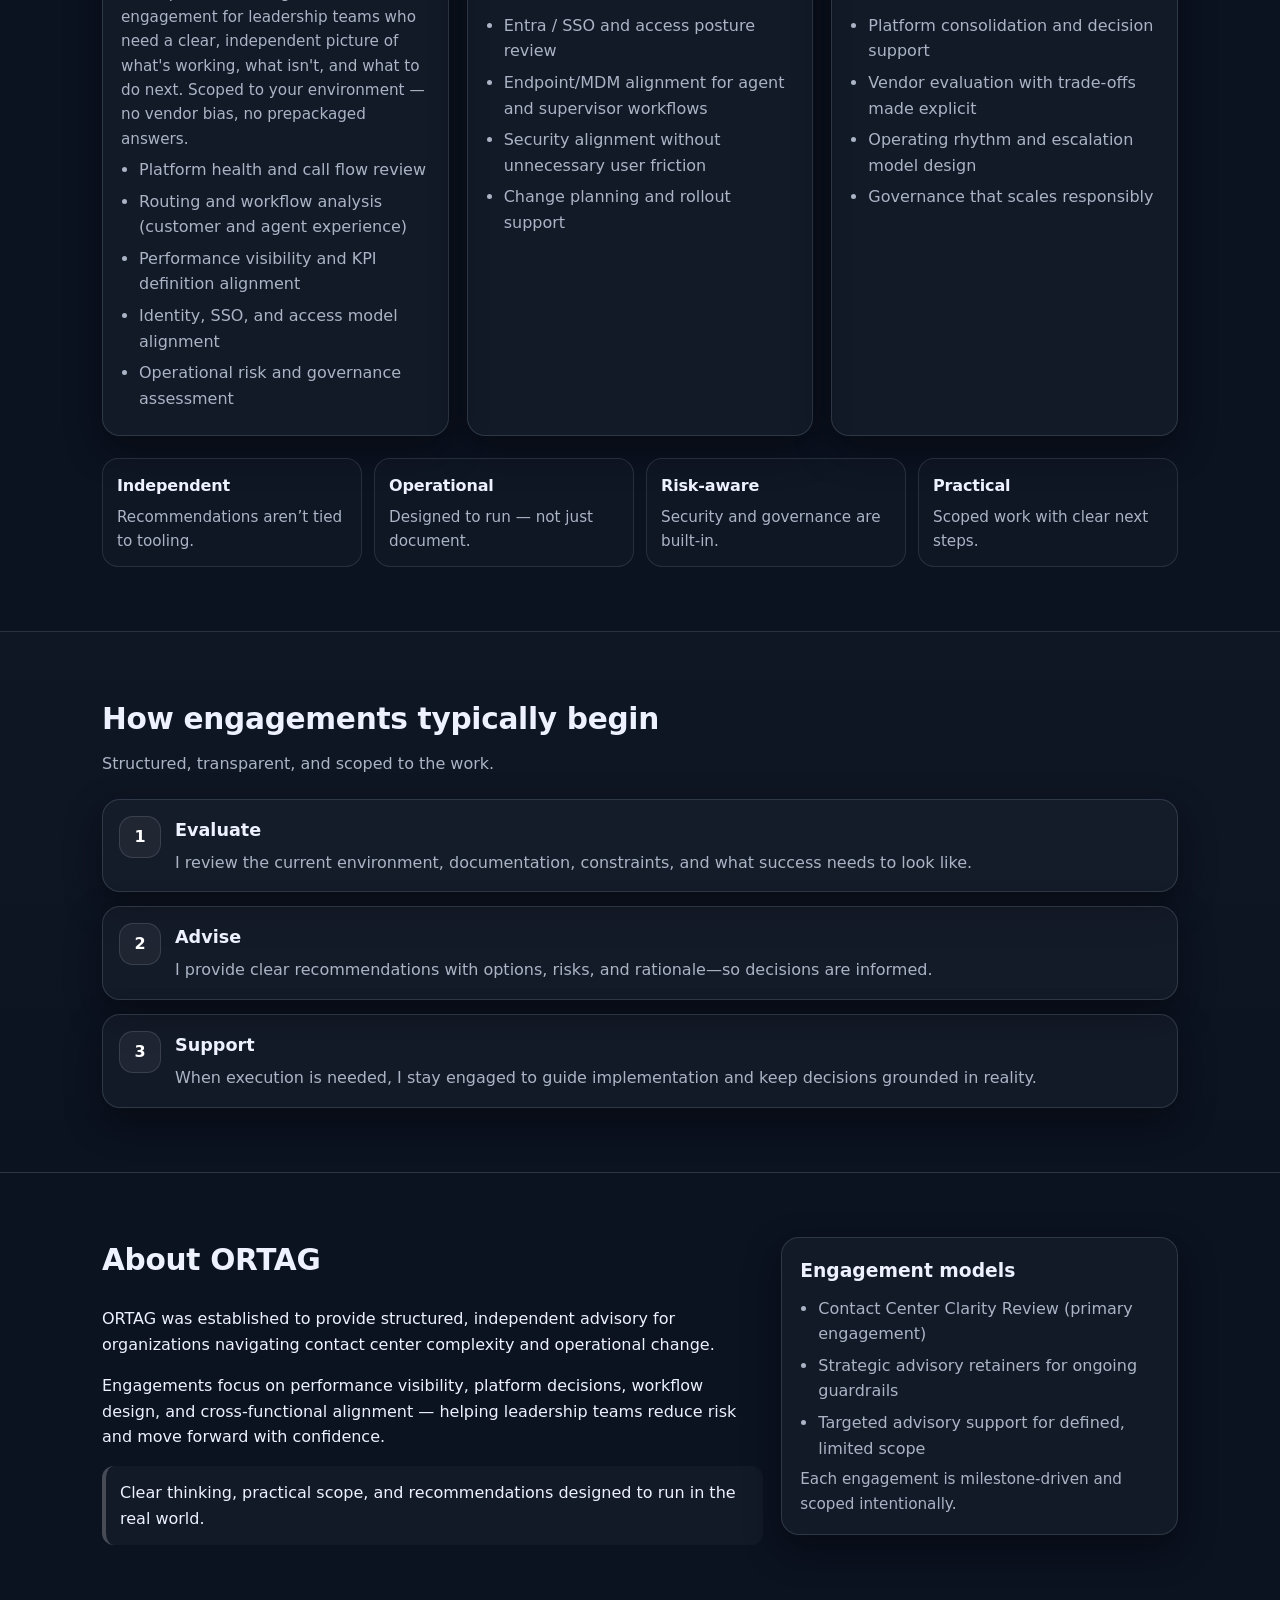
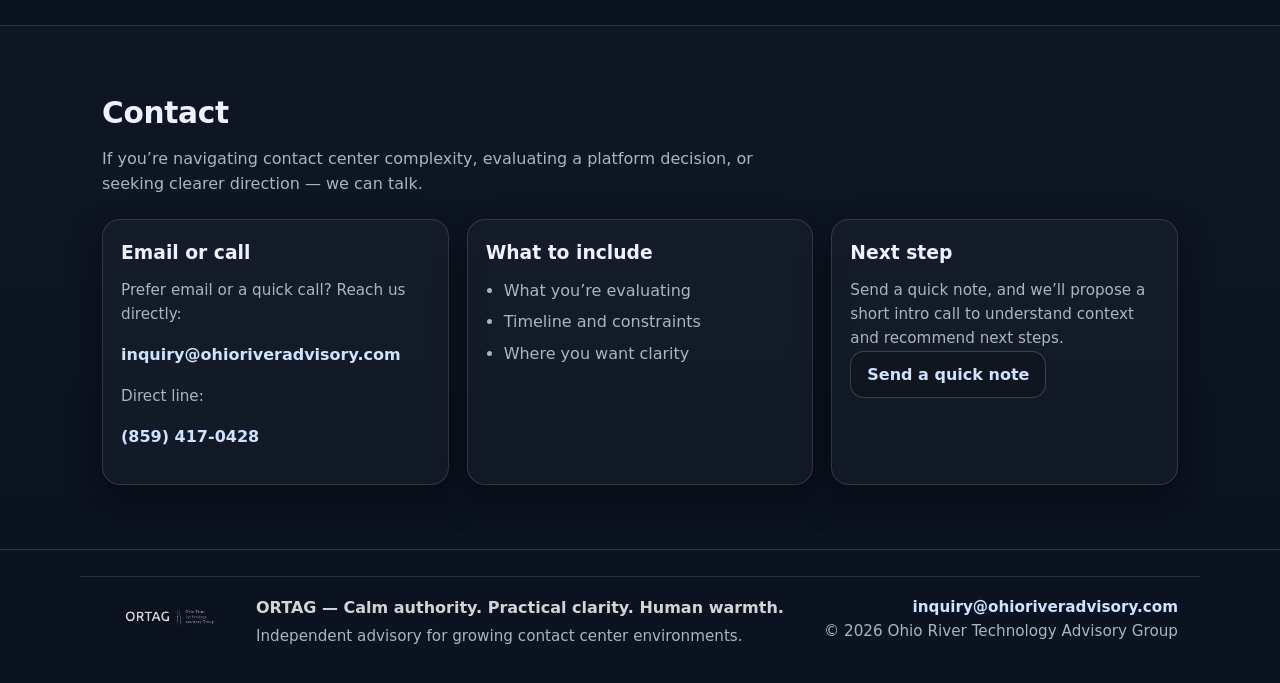
==== commit 7b05da79: "Update index.html" ====
--- a/index.html
+++ b/index.html
@@ -106,6 +106,7 @@
         <div class="cards">
           <article class="card">
             <h3>Contact Center Advisory</h3>
+            <p class="micro">A comprehensive diagnostic engagement for leadership teams who need a clear, independent picture of what's working, what isn't, and what to do next. Scoped to your environment — no vendor bias, no prepackaged answers.</p>
             <ul>
               <li>Platform health and call flow review</li>
               <li>Routing and workflow analysis (customer and agent experience)</li>
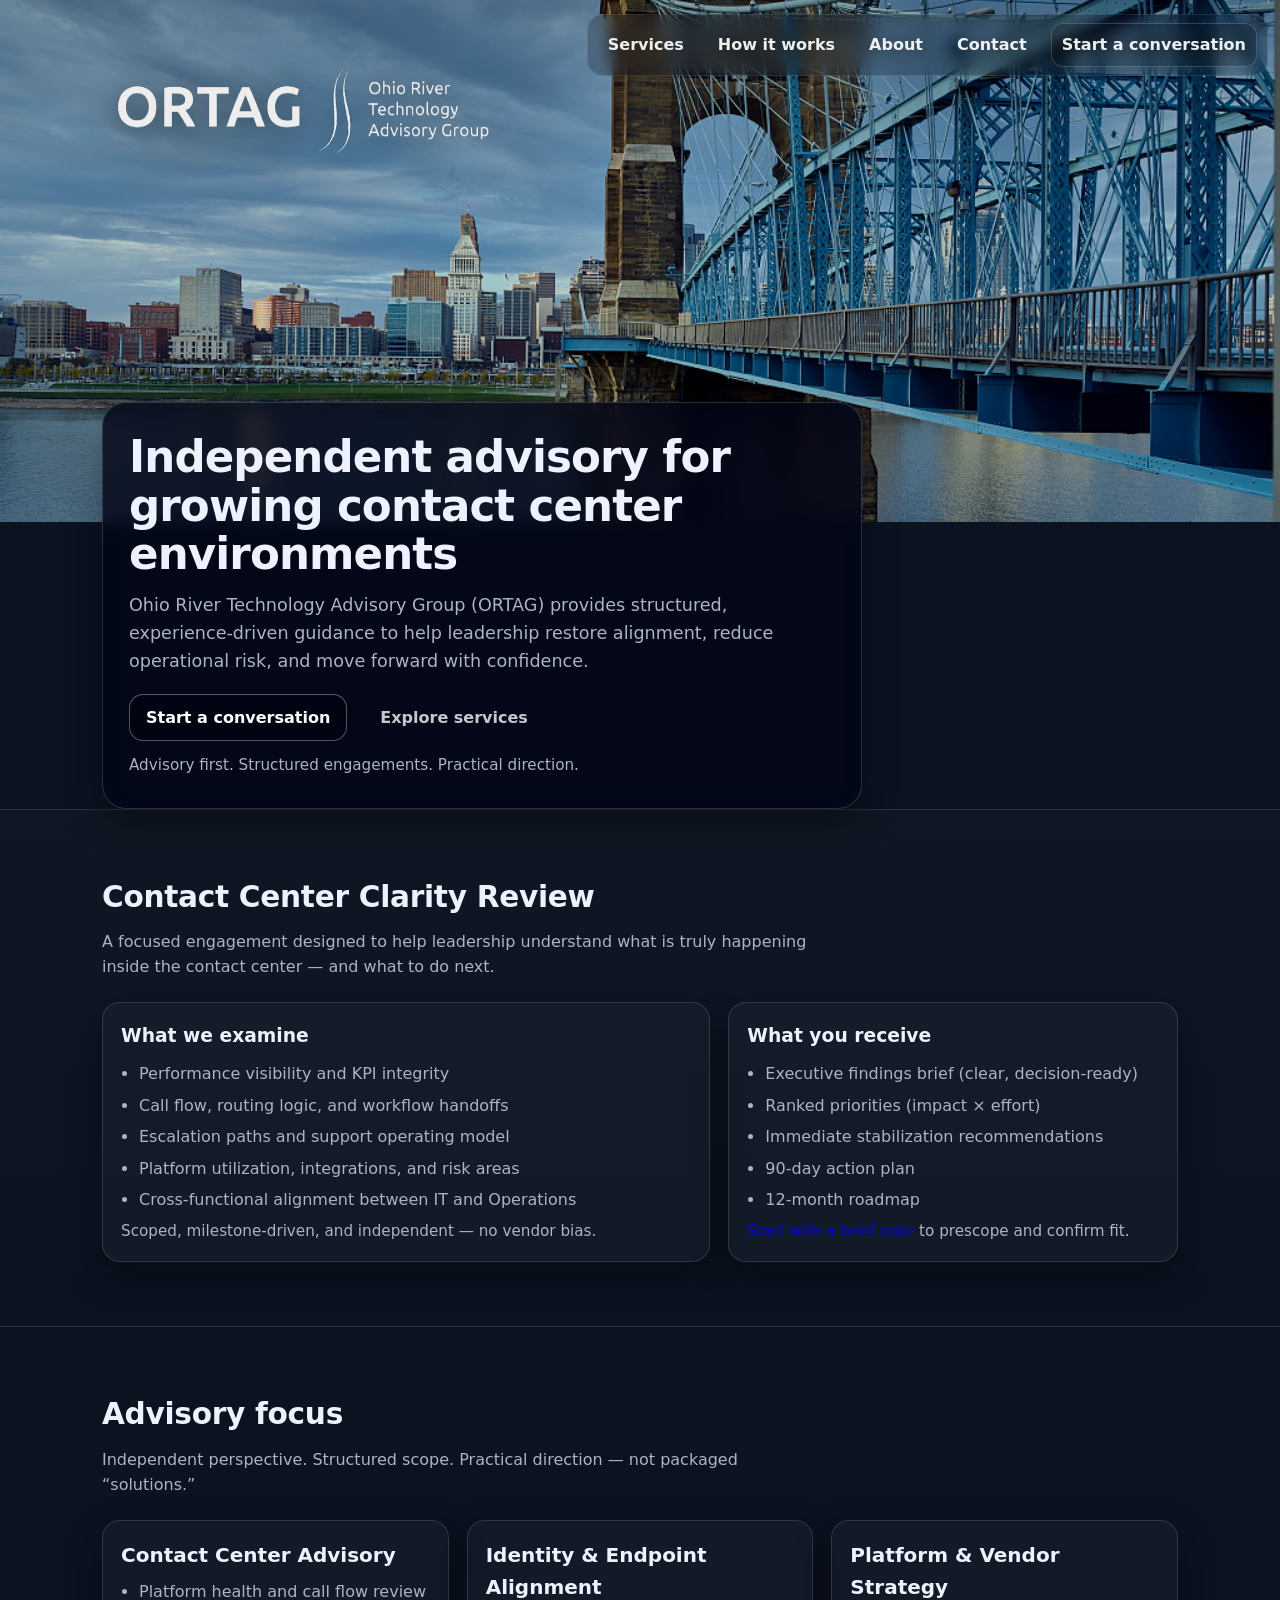
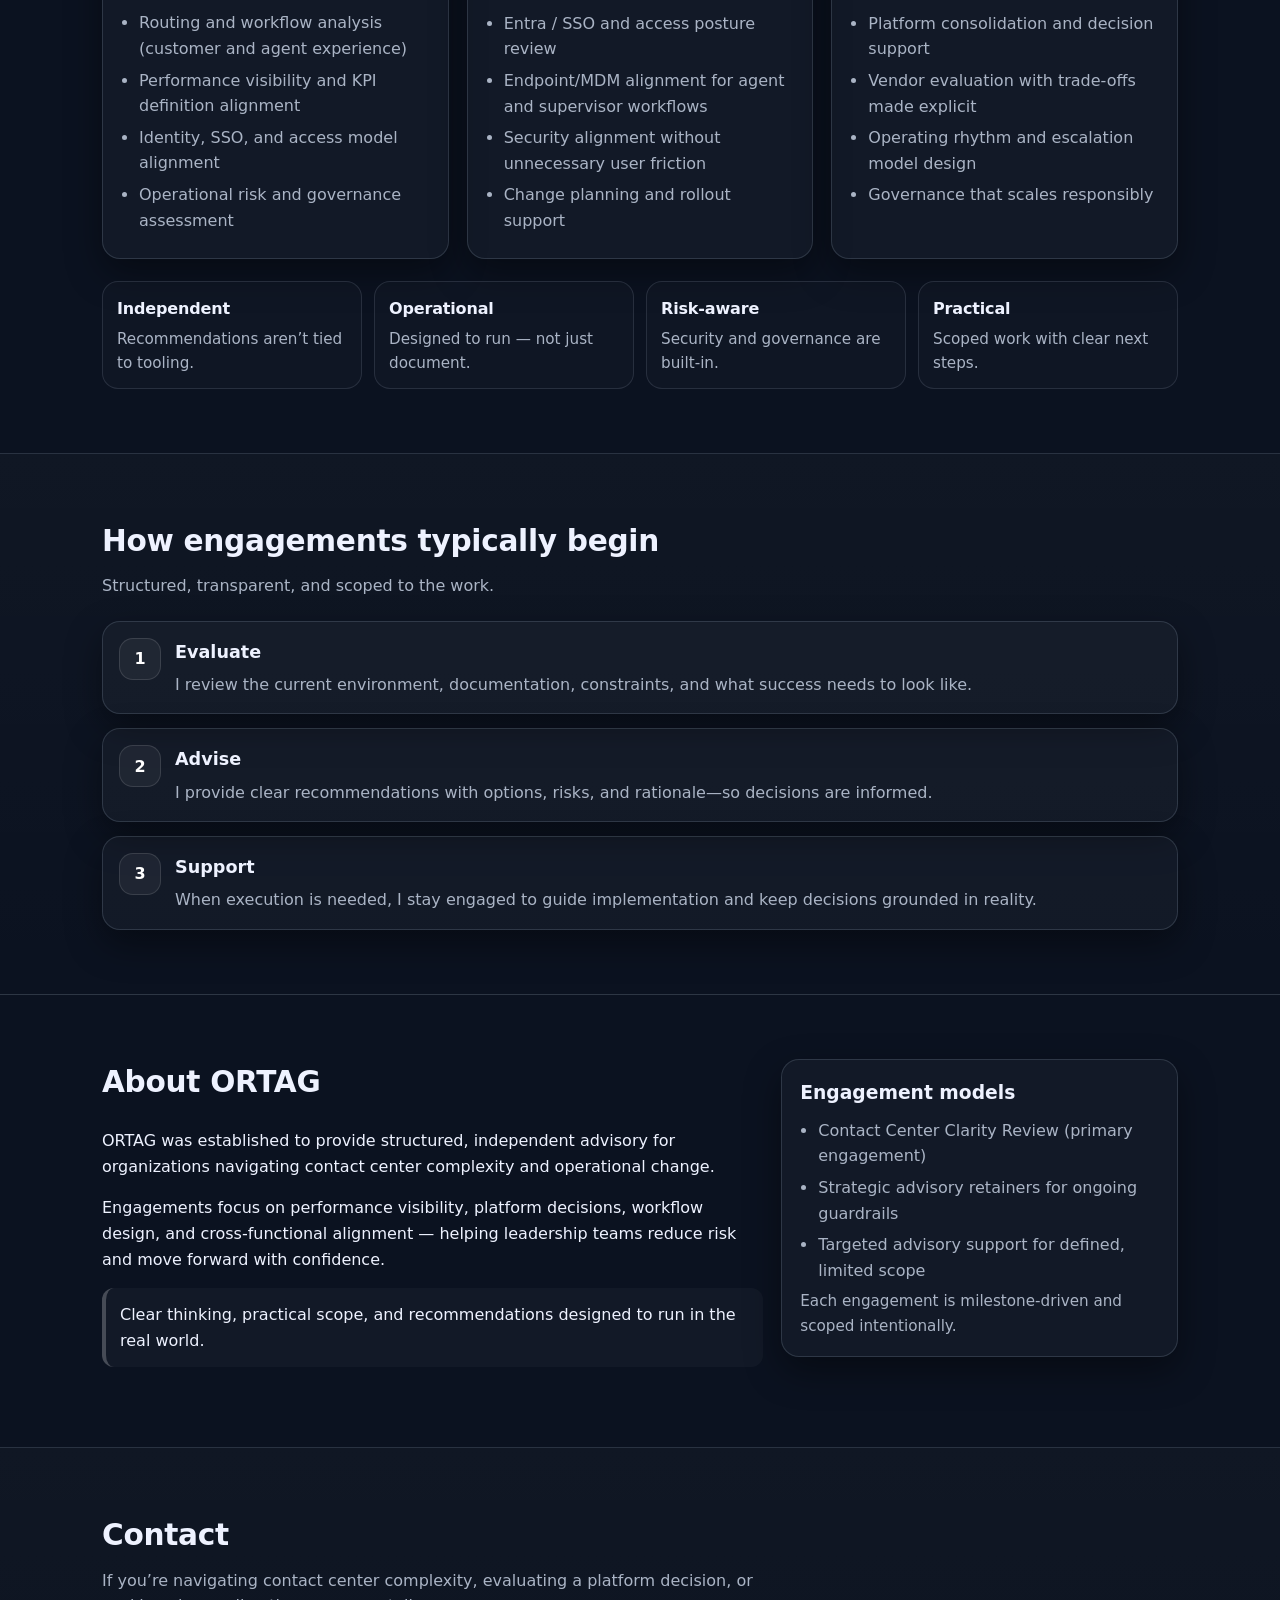
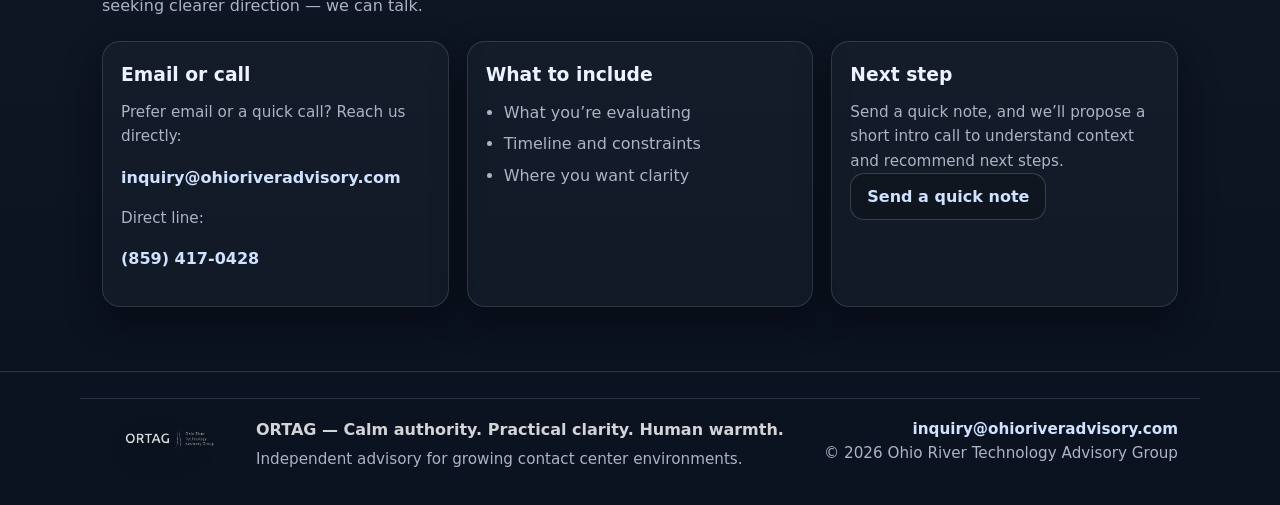
==== commit 2967d63b: "Rename index (2).html to index.html" ====
--- a/index.html
+++ b/index.html
@@ -106,7 +106,6 @@
         <div class="cards">
           <article class="card">
             <h3>Contact Center Advisory</h3>
-            <p class="micro">A comprehensive diagnostic engagement for leadership teams who need a clear, independent picture of what's working, what isn't, and what to do next. Scoped to your environment — no vendor bias, no prepackaged answers.</p>
             <ul>
               <li>Platform health and call flow review</li>
               <li>Routing and workflow analysis (customer and agent experience)</li>
--- a/styles.css
+++ b/styles.css
@@ -302,7 +302,8 @@
   box-shadow:var(--shadow);
 }
 
-.card h3{margin:0 0 10px;font-size:1.25rem}
+.card h3{margin:0 0 8px;font-size:1.25rem}
+.card>.micro{font-size:.82rem;line-height:1.45;margin-bottom:10px;opacity:.75}
 .card ul{margin:0;padding-left:18px;color:var(--muted)}
 .card li{margin:6px 0}
 
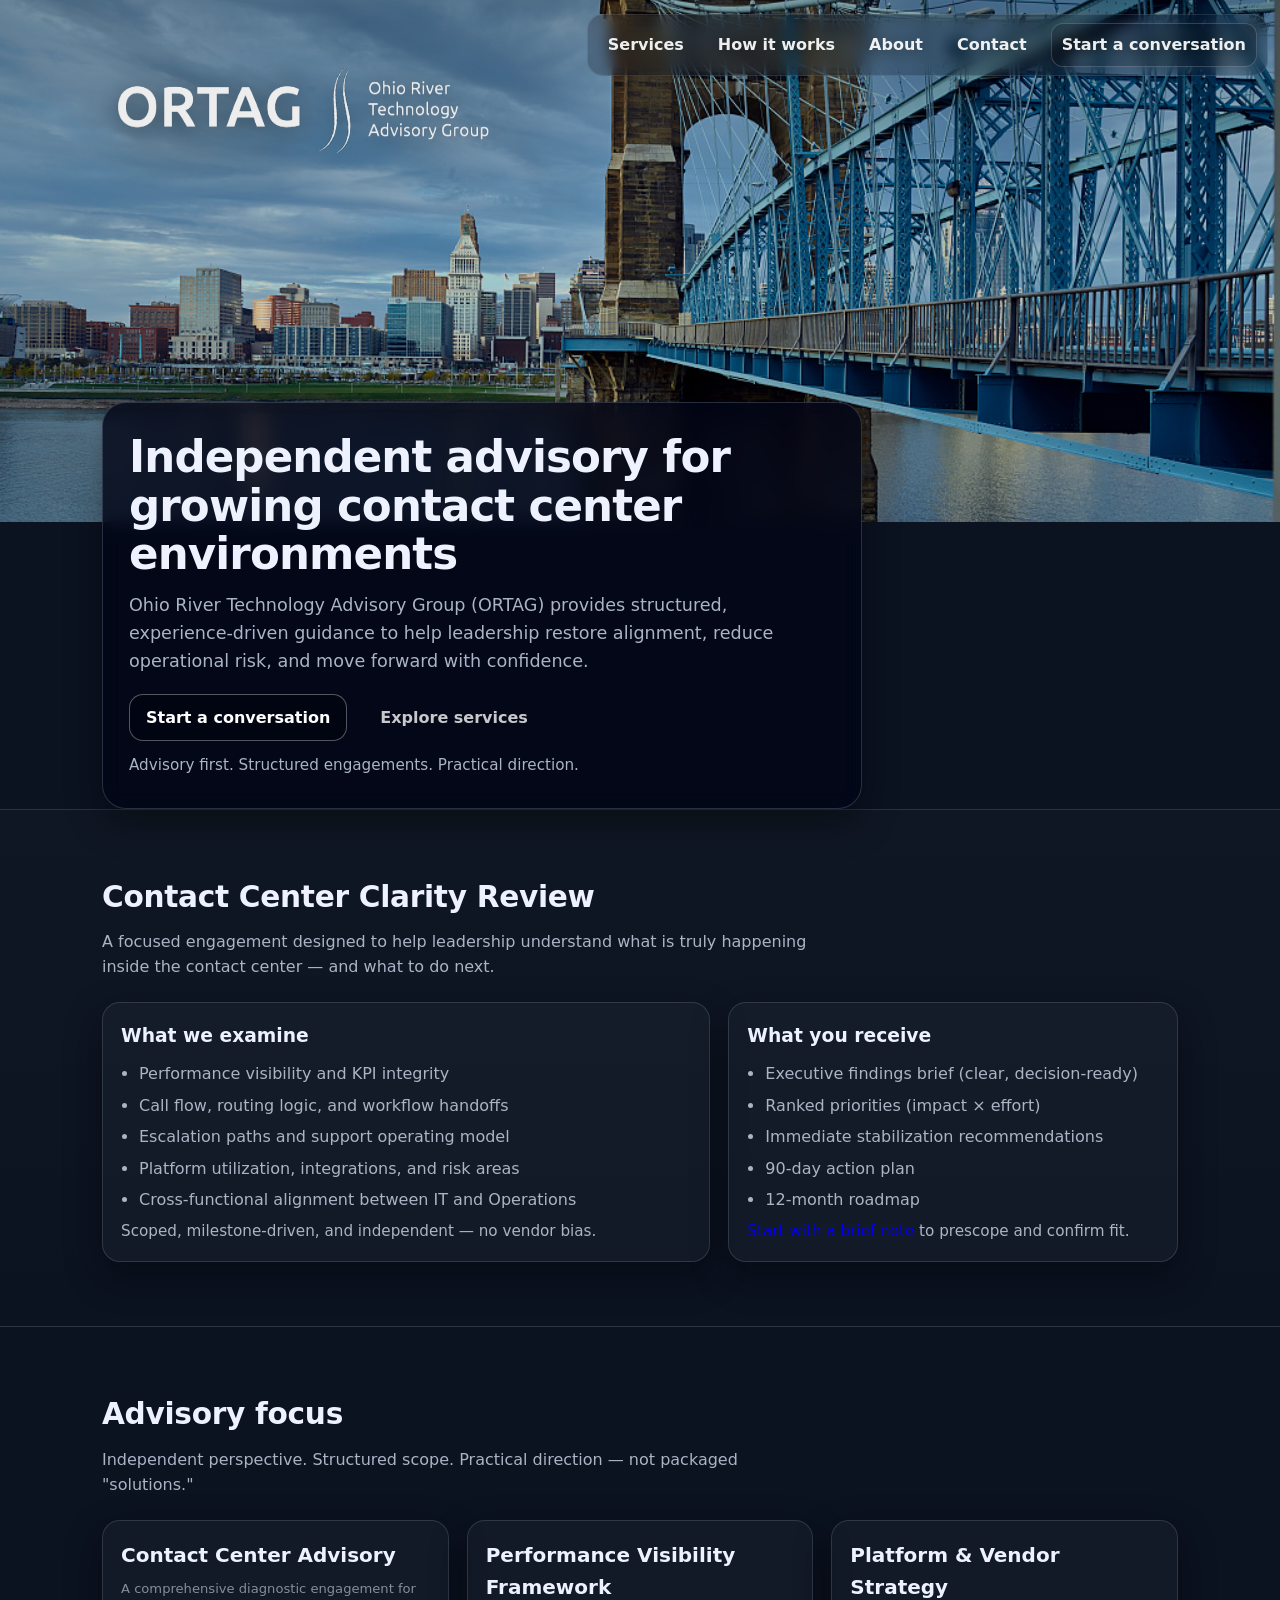
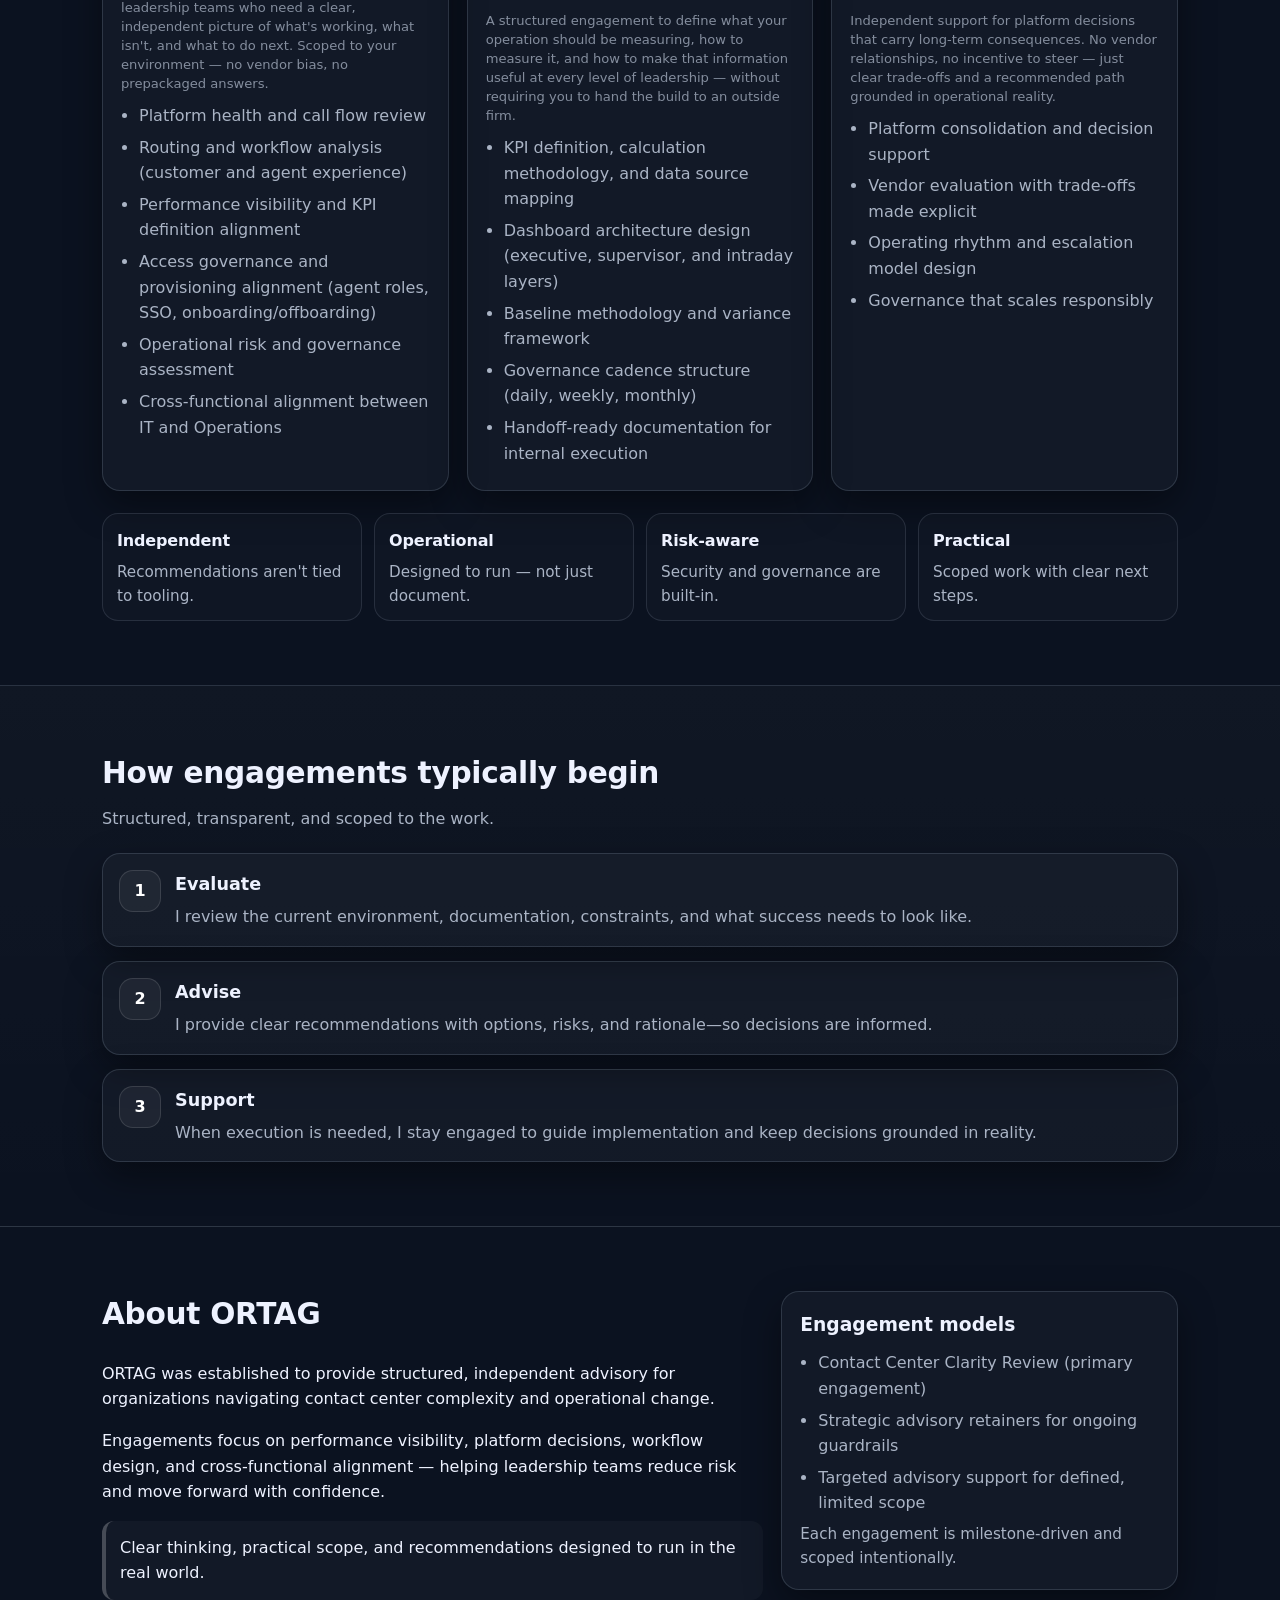
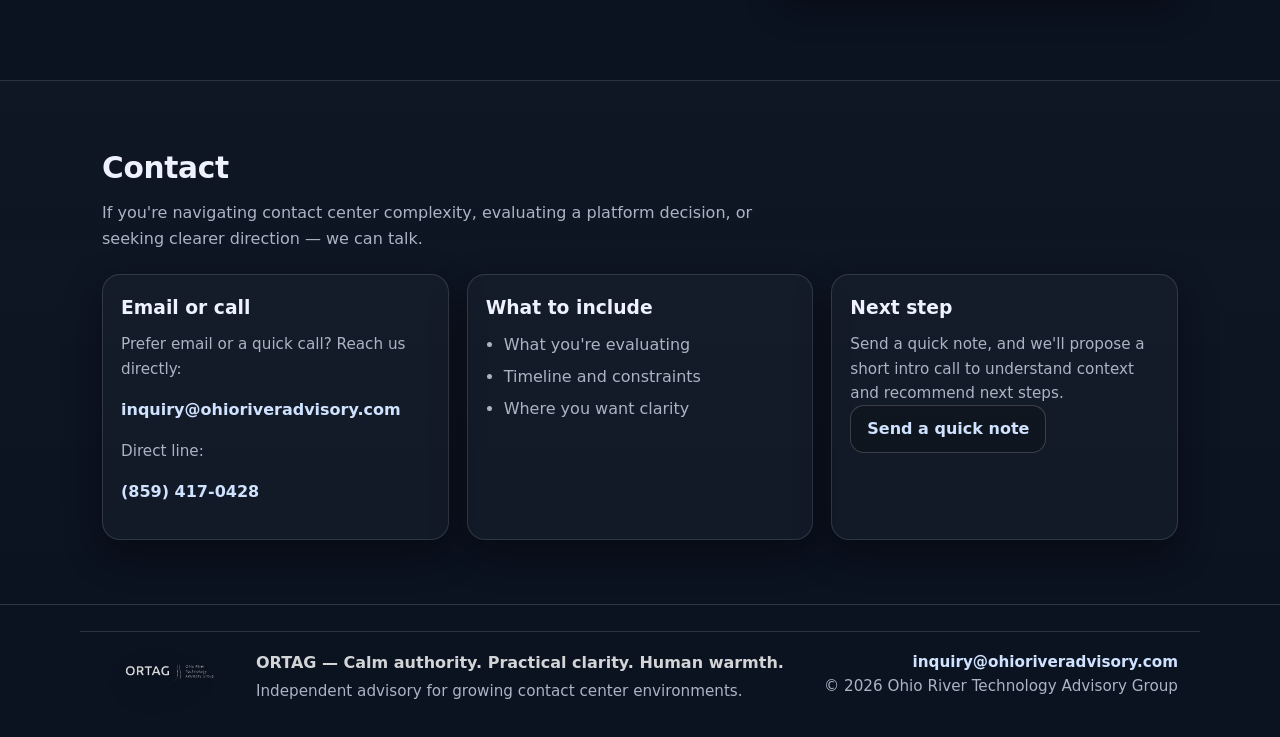
==== commit f72ca77e: "Rename index (1).html to index.html" ====
--- a/index.html
+++ b/index.html
@@ -100,33 +100,38 @@
       <div class="container">
         <header class="section-header">
           <h2>Advisory focus</h2>
-          <p>Independent perspective. Structured scope. Practical direction — not packaged “solutions.”</p>
+          <p>Independent perspective. Structured scope. Practical direction — not packaged "solutions."</p>
         </header>
 
         <div class="cards">
           <article class="card">
             <h3>Contact Center Advisory</h3>
+            <p class="micro">A comprehensive diagnostic engagement for leadership teams who need a clear, independent picture of what's working, what isn't, and what to do next. Scoped to your environment — no vendor bias, no prepackaged answers.</p>
             <ul>
               <li>Platform health and call flow review</li>
               <li>Routing and workflow analysis (customer and agent experience)</li>
               <li>Performance visibility and KPI definition alignment</li>
-              <li>Identity, SSO, and access model alignment</li>
+              <li>Access governance and provisioning alignment (agent roles, SSO, onboarding/offboarding)</li>
               <li>Operational risk and governance assessment</li>
+              <li>Cross-functional alignment between IT and Operations</li>
             </ul>
           </article>
 
           <article class="card">
-            <h3>Identity &amp; Endpoint Alignment</h3>
-            <ul>
-              <li>Entra / SSO and access posture review</li>
-              <li>Endpoint/MDM alignment for agent and supervisor workflows</li>
-              <li>Security alignment without unnecessary user friction</li>
-              <li>Change planning and rollout support</li>
+            <h3>Performance Visibility Framework</h3>
+            <p class="micro">A structured engagement to define what your operation should be measuring, how to measure it, and how to make that information useful at every level of leadership — without requiring you to hand the build to an outside firm.</p>
+            <ul>
+              <li>KPI definition, calculation methodology, and data source mapping</li>
+              <li>Dashboard architecture design (executive, supervisor, and intraday layers)</li>
+              <li>Baseline methodology and variance framework</li>
+              <li>Governance cadence structure (daily, weekly, monthly)</li>
+              <li>Handoff-ready documentation for internal execution</li>
             </ul>
           </article>
 
           <article class="card">
             <h3>Platform &amp; Vendor Strategy</h3>
+            <p class="micro">Independent support for platform decisions that carry long-term consequences. No vendor relationships, no incentive to steer — just clear trade-offs and a recommended path grounded in operational reality.</p>
             <ul>
               <li>Platform consolidation and decision support</li>
               <li>Vendor evaluation with trade-offs made explicit</li>
@@ -139,7 +144,7 @@
         <div class="principles">
           <div class="principle">
             <h4>Independent</h4>
-            <p>Recommendations aren’t tied to tooling.</p>
+            <p>Recommendations aren't tied to tooling.</p>
           </div>
           <div class="principle">
             <h4>Operational</h4>
@@ -220,10 +225,9 @@
   <div class="container">
     <header class="section-header">
       <h2>Contact</h2>
-      <p>If you’re navigating contact center complexity, evaluating a platform decision, or seeking clearer direction — we can talk.</p>
+      <p>If you're navigating contact center complexity, evaluating a platform decision, or seeking clearer direction — we can talk.</p>
     </header>
 
-    <!-- THIS is the missing piece -->
     <div class="contact-grid">
 
       <div class="contact-card">
@@ -247,7 +251,7 @@
       <div class="contact-card">
         <h3>What to include</h3>
         <ul>
-          <li>What you’re evaluating</li>
+          <li>What you're evaluating</li>
           <li>Timeline and constraints</li>
           <li>Where you want clarity</li>
         </ul>
@@ -256,7 +260,7 @@
       <div class="contact-card">
         <h3>Next step</h3>
         <p class="micro">
-          Send a quick note, and we’ll propose a short intro call to understand context and recommend next steps.
+          Send a quick note, and we'll propose a short intro call to understand context and recommend next steps.
         </p>
         <a class="btn btn--primary"
            href="mailto:inquiry@ohioriveradvisory.com?subject=ORTAG%20Intro%20Discussion">
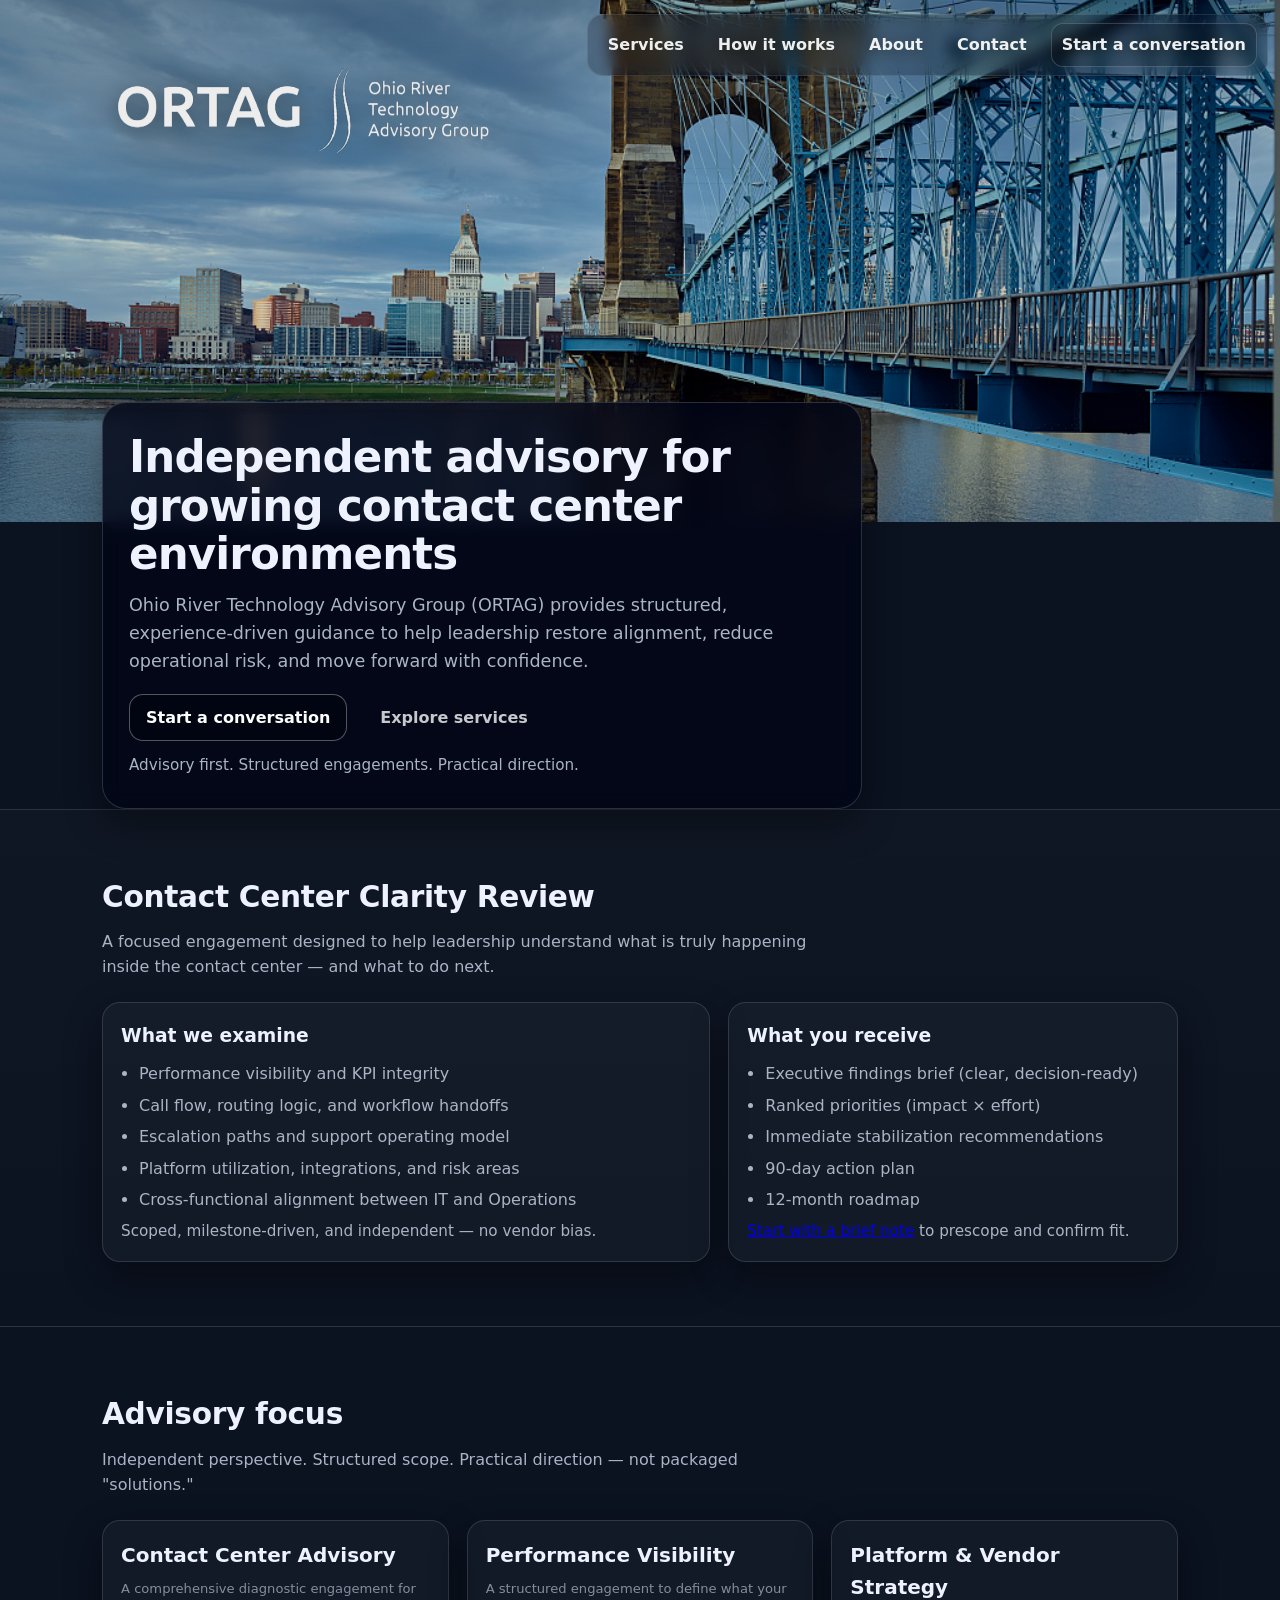
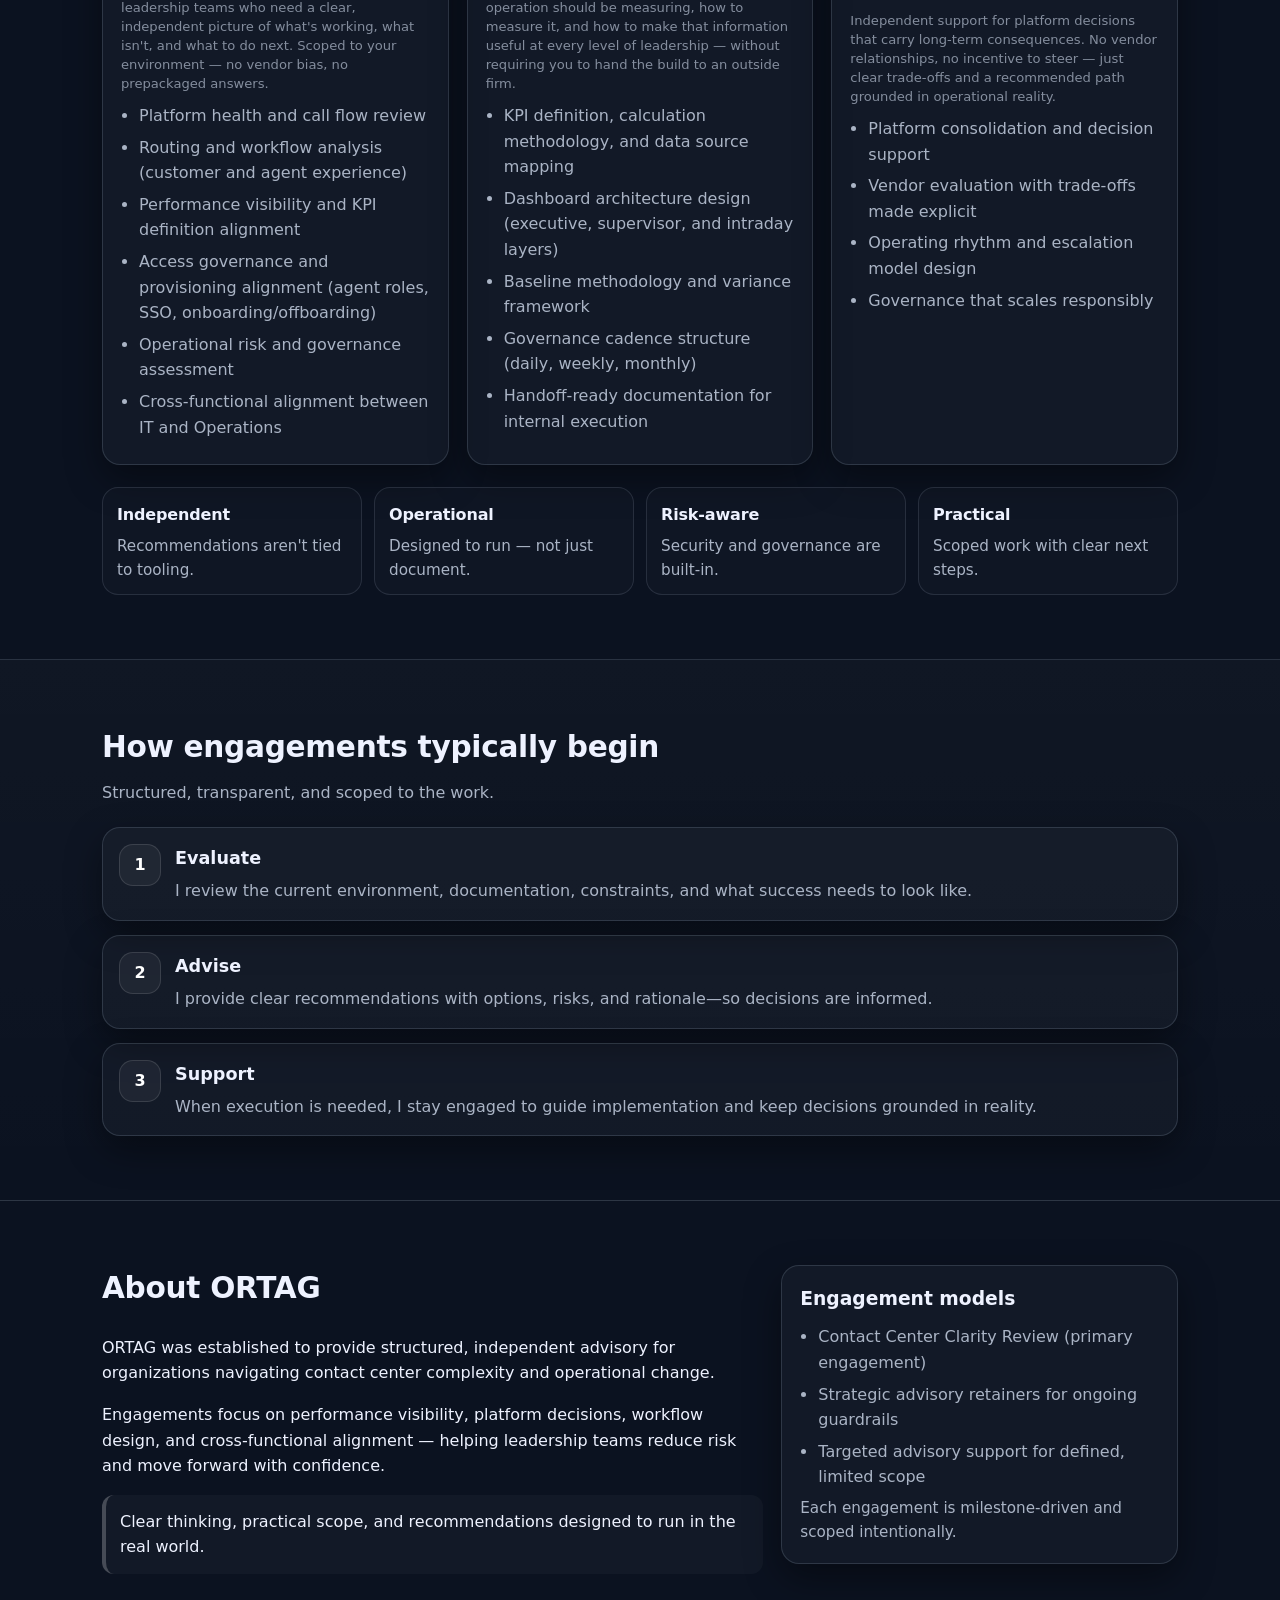
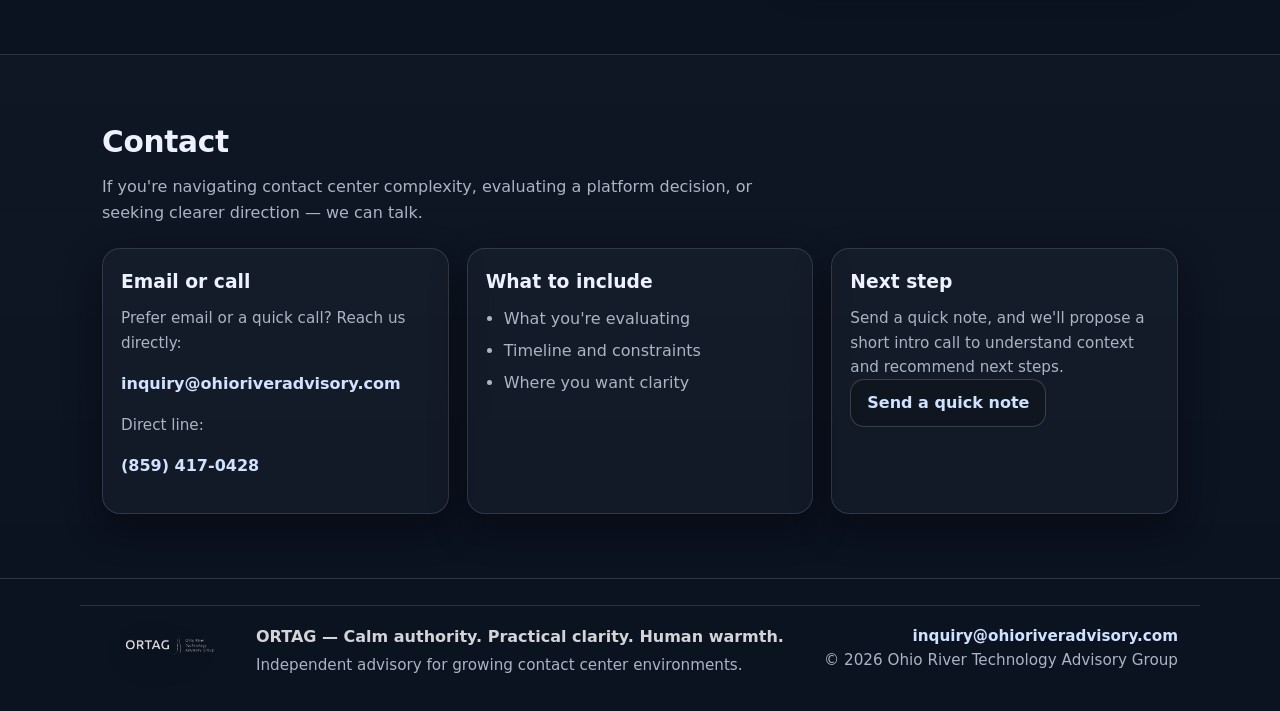
==== commit fe8e5bdc: "Update index.html" ====
--- a/index.html
+++ b/index.html
@@ -118,7 +118,7 @@
           </article>
 
           <article class="card">
-            <h3>Performance Visibility Framework</h3>
+            <h3>Performance Visibility</h3>
             <p class="micro">A structured engagement to define what your operation should be measuring, how to measure it, and how to make that information useful at every level of leadership — without requiring you to hand the build to an outside firm.</p>
             <ul>
               <li>KPI definition, calculation methodology, and data source mapping</li>
